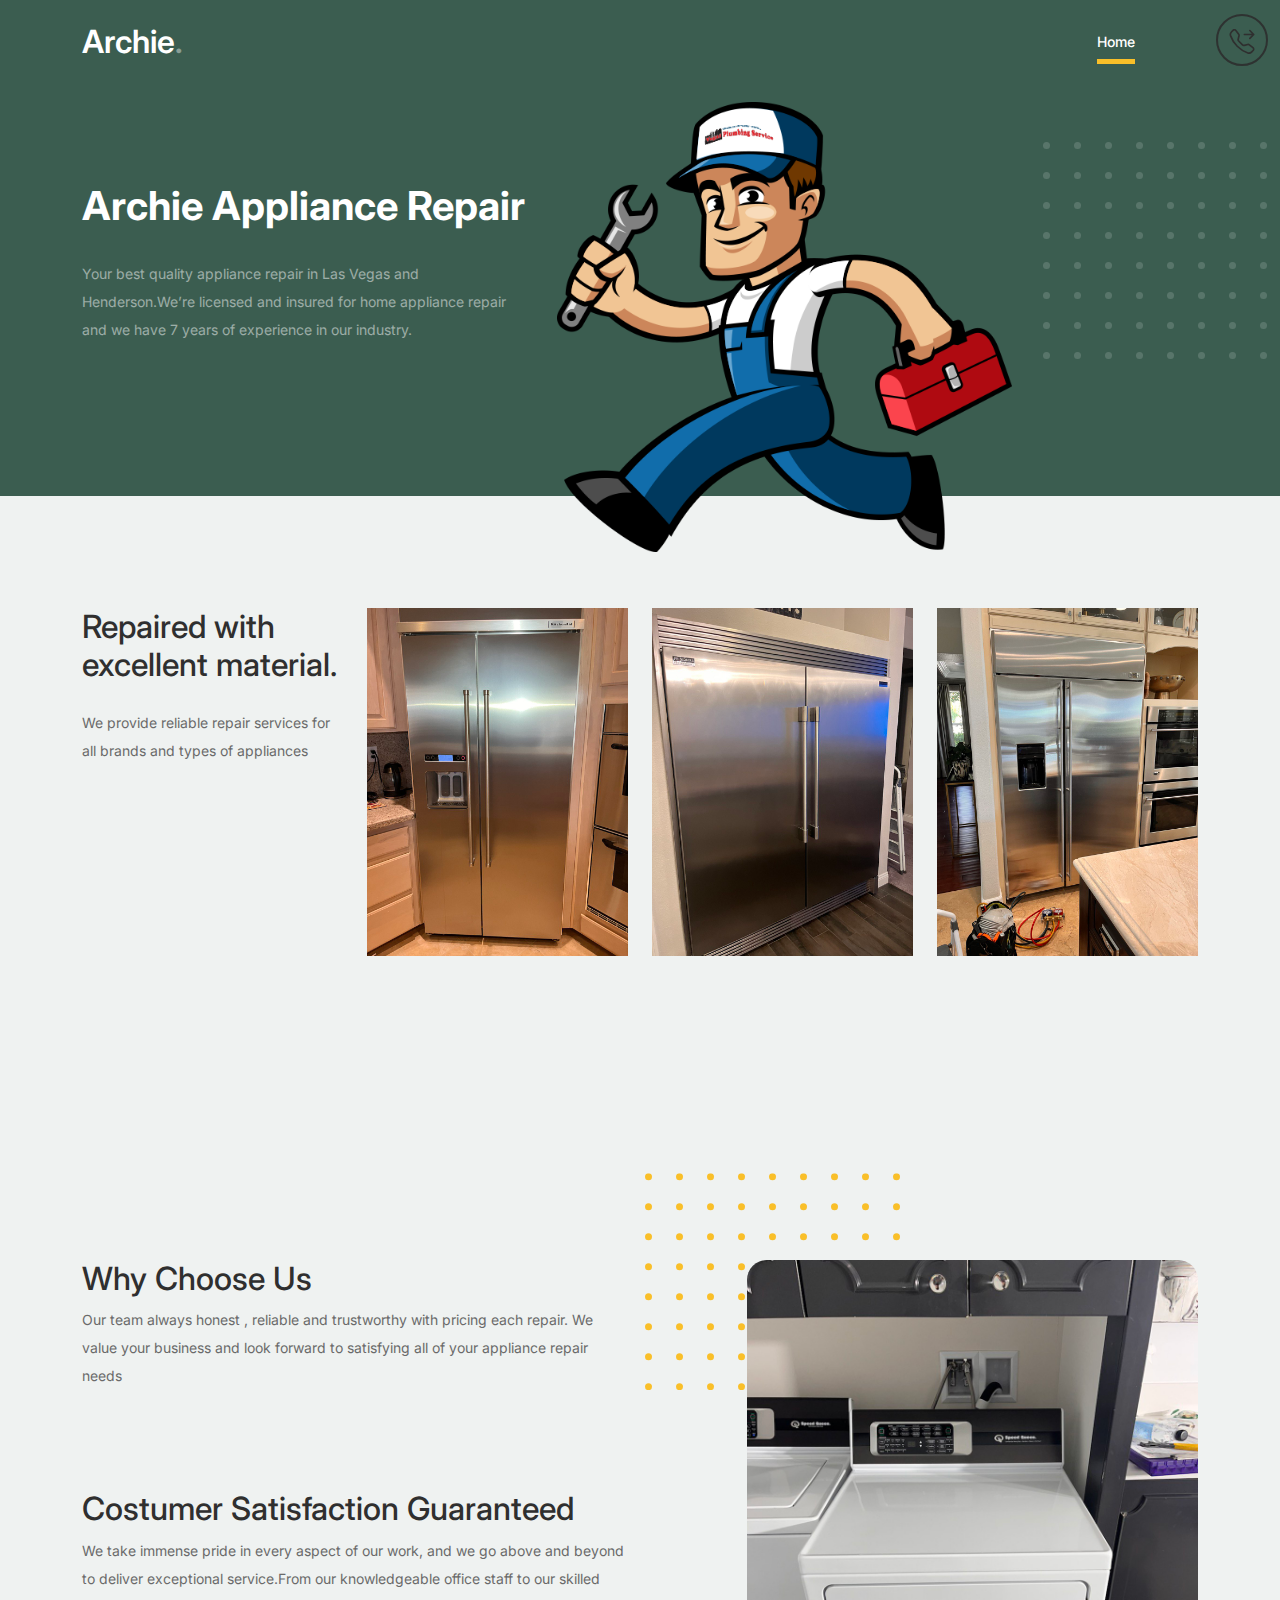
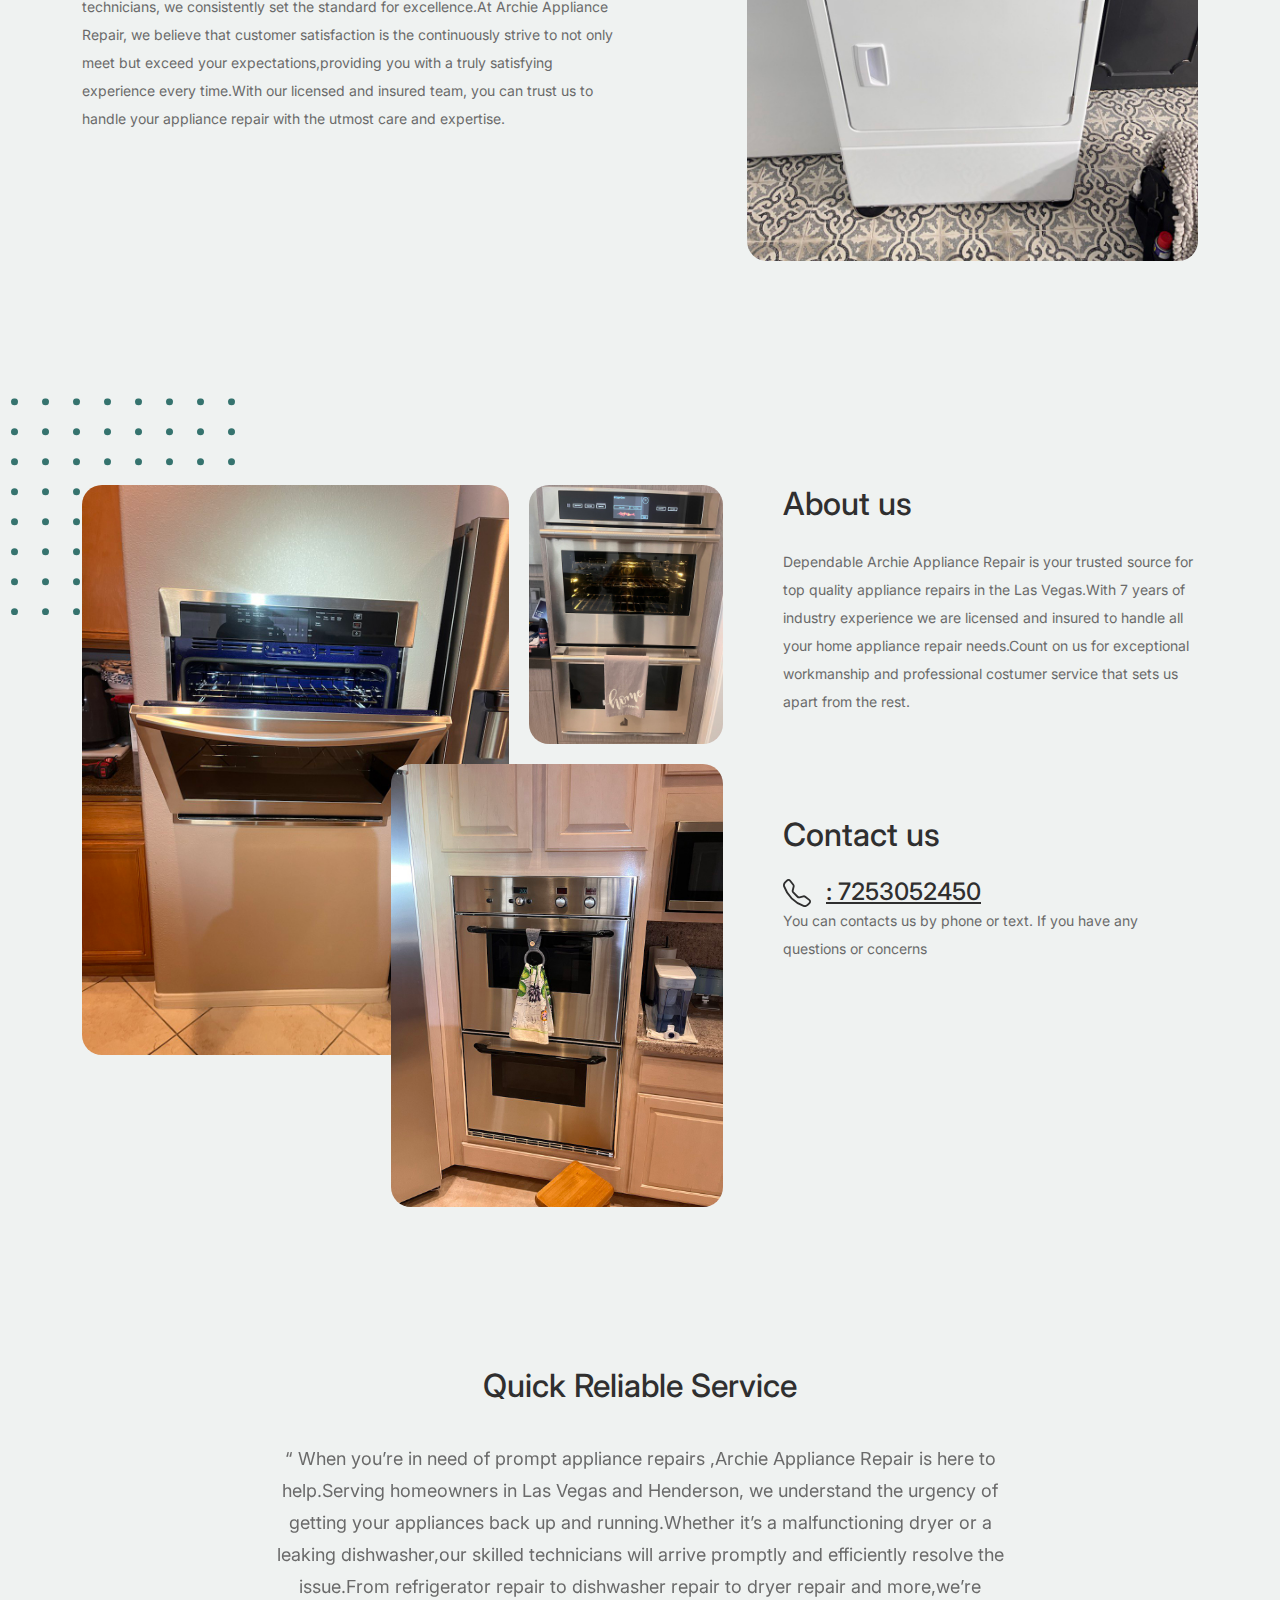
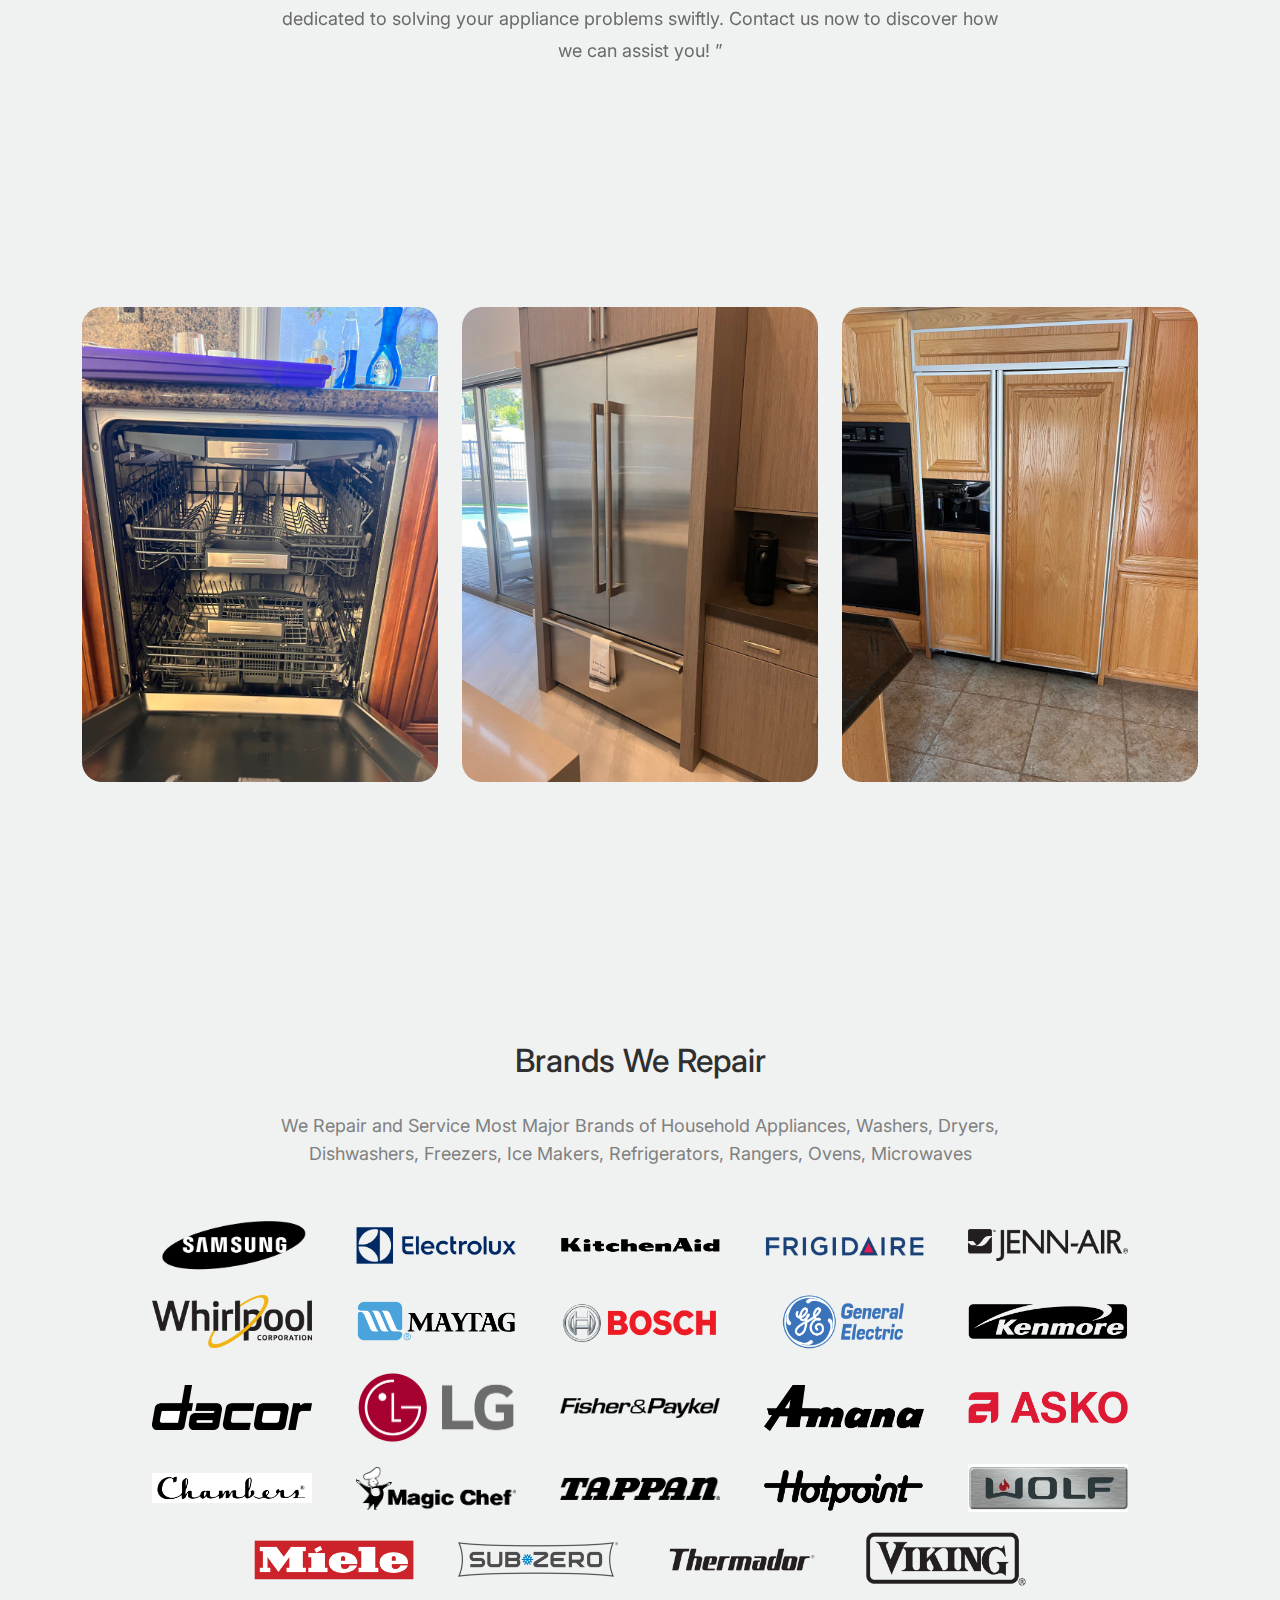
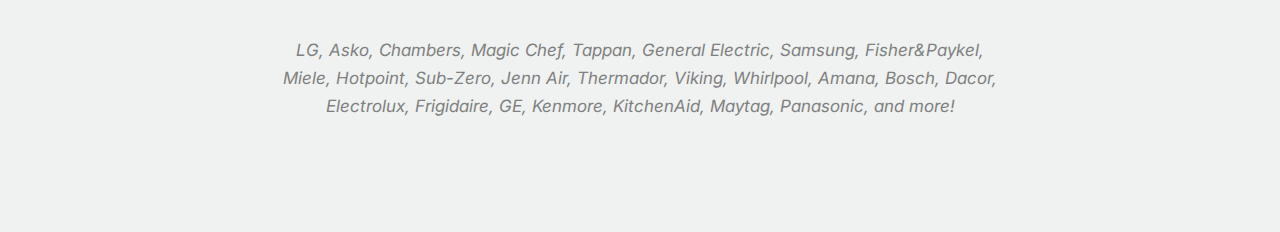
==== index.html @ d8e398b2 "Update index.html" ====
<!-- /*
* Bootstrap 5
* Template Name: Furni
* Template Author: Untree.co
* Template URI: https://untree.co/
* License: https://creativecommons.org/licenses/by/3.0/
*/ -->
<!doctype html>
<html lang="en">
<head>
  <meta charset="utf-8">
  <meta name="viewport" content="width=device-width, initial-scale=1, shrink-to-fit=no">
  <meta name="author" content="Untree.co">
  <link rel="shortcut icon" href="favicon.png">

  <meta name="description" content="" />
  <meta name="keywords" content="bootstrap, bootstrap4" />

		<!-- Bootstrap CSS -->
		<link href="css/bootstrap.min.css" rel="stylesheet">
		<link href="https://cdnjs.cloudflare.com/ajax/libs/font-awesome/6.0.0-beta3/css/all.min.css" rel="stylesheet">
		<link href="css/tiny-slider.css" rel="stylesheet">
		<link href="css/style.css" rel="stylesheet">
		<title>Furni Free Bootstrap 5 Template for Furniture and Interior Design Websites by Untree.co </title>
	</head>

	<body>

<!-- Fixed section start -->

  <div class="fixed-section row">
   <a class='fixed-link' href="tel:+37495332225">
    <svg xmlns="http://www.w3.org/2000/svg" width="28" height="25" fill="currentColor" class="bi bi-telephone-forward" viewBox="0 0 16 16">
     <path d="M3.654 1.328a.678.678 0 0 0-1.015-.063L1.605 2.3c-.483.484-.661 1.169-.45 1.77a17.6 17.6 0 0 0 4.168 6.608 17.6 17.6 0 0 0 6.608 4.168c.601.211 1.286.033 1.77-.45l1.034-1.034a.678.678 0 0 0-.063-1.015l-2.307-1.794a.68.68 0 0 0-.58-.122l-2.19.547a1.75 1.75 0 0 1-1.657-.459L5.482 8.062a1.75 1.75 0 0 1-.46-1.657l.548-2.19a.68.68 0 0 0-.122-.58zM1.884.511a1.745 1.745 0 0 1 2.612.163L6.29 2.98c.329.423.445.974.315 1.494l-.547 2.19a.68.68 0 0 0 .178.643l2.457 2.457a.68.68 0 0 0 .644.178l2.189-.547a1.75 1.75 0 0 1 1.494.315l2.306 1.794c.829.645.905 1.87.163 2.611l-1.034 1.034c-.74.74-1.846 1.065-2.877.702a18.6 18.6 0 0 1-7.01-4.42 18.6 18.6 0 0 1-4.42-7.009c-.362-1.03-.037-2.137.703-2.877zm10.762.135a.5.5 0 0 1 .708 0l2.5 2.5a.5.5 0 0 1 0 .708l-2.5 2.5a.5.5 0 0 1-.708-.708L14.293 4H9.5a.5.5 0 0 1 0-1h4.793l-1.647-1.646a.5.5 0 0 1 0-.708"/>
      </svg>		
   </a>	
  </div>

  <!-- Fixed section start -->
		<!-- Start Header/Navigation -->
		<nav class="custom-navbar navbar navbar navbar-expand-md navbar-dark bg-dark" arial-label="Furni navigation bar">

			<div class="container">
				<a class="navbar-brand" href="index.html">Archie<span>.</span></a>

				<button class="navbar-toggler" type="button" data-bs-toggle="collapse" data-bs-target="#navbarsFurni" aria-controls="navbarsFurni" aria-expanded="false" aria-label="Toggle navigation">
					<span class="navbar-toggler-icon"></span>
				</button>

				<div class="collapse navbar-collapse" id="navbarsFurni">
					<ul class="custom-navbar-nav navbar-nav ms-auto mb-2 mb-md-0">
						<li class="nav-item active">
							<a class="nav-link" href="index.html">Home</a>
						</li>
						<!-- <li><a class="nav-link" href="shop.html">Shop</a></li>
						<li><a class="nav-link" href="about.html">About us</a></li>
						<li><a class="nav-link" href="services.html">Services</a></li>
						<li><a class="nav-link" href="blog.html">Blog</a></li>
						<li><a class="nav-link" href="contact.html">Contact us</a></li> -->
					</ul>

					<ul class="custom-navbar-cta navbar-nav mb-2 mb-md-0 ms-5">
						<!-- <li><a class="nav-link" href="#"><img src="images/user.svg"></a></li>
						<li><a class="nav-link" href="cart.html"><img src="images/cart.svg"></a></li> -->
					</ul>
				</div>
			</div>
				
		</nav>
		<!-- End Header/Navigation -->

		<!-- Start Hero Section -->
			<div class="hero">
				<div class="container">
					<div class="row justify-content-between">
						<div class="col-lg-5">
							<div class="intro-excerpt">
								<h1>Archie Appliance Repair</h1>
								<p class="mb-4">Your best quality appliance repair in Las Vegas and Henderson.We’re licensed and insured for home appliance repair and we have 7 years of experience in our industry.</p>
							</div>
						</div>
						<div class="col-lg-7">
							<div class="hero-img-wrap">
								<img src="images/repair.png" style="max-height: 450px;" class="img-fluid">
							</div>
						</div>
					</div>
				</div>
			</div>
		<!-- End Hero Section -->

		<!-- Start Product Section -->
		<div class="product-section">
			<div class="container">
				<div class="row">

					<!-- Start Column 1 -->
					<div class="col-md-12 col-lg-3 mb-5 mb-lg-0">
						<h2 class="mb-4 section-title">Repaired with excellent material.</h2>
						<p class="mb-4"> We provide reliable repair services for all brands and types of appliances</p>
					</div> 
					<!-- End Column 1 -->

					<!-- Start Column 2 -->
					<div class="col-12 col-md-4 col-lg-3 mb-5 mb-md-0">
						<a class="product-item" >
							<img src="images/rep1.jpg" class="img-fluid product-thumbnail">
							<!-- <h3 class="product-title">Nordic Chair</h3>
							<strong class="product-price">$50.00</strong> -->

							<!-- <span class="icon-cross">
								<img src="images/cross.svg" class="img-fluid">
							</span> -->
						</a>
					</div> 
					<!-- End Column 2 -->

					<!-- Start Column 3 -->
					<div class="col-12 col-md-4 col-lg-3 mb-5 mb-md-0">
						<a class="product-item" >
							<img src="images/rep2.jpg" class="img-fluid product-thumbnail">
							<!-- <h3 class="product-title">Kruzo Aero Chair</h3>
							<strong class="product-price">$78.00</strong> -->

							<!-- <span class="icon-cross">
								<img src="images/cross.svg" class="img-fluid">
							</span> -->
						</a>
					</div>
					<!-- End Column 3 -->

					<!-- Start Column 4 -->
					<div class="col-12 col-md-4 col-lg-3 mb-5 mb-md-0">
						<a class="product-item">
							<img src="images/rep14.jpg" class="img-fluid product-thumbnail">
							<!-- <h3 class="product-title">Ergonomic Chair</h3>
							<strong class="product-price">$43.00</strong> -->

							<!-- <span class="icon-cross">
								<img src="images/cross.svg" class="img-fluid">
							</span> -->
						</a>
					</div>
					<!-- End Column 4 -->

				</div>
			</div>
		</div>
		<!-- End Product Section -->

		<!-- Start Why Choose Us Section -->
		<div class="why-choose-section">
			<div class="container">
				<div class="row justify-content-between">
					<div class="col-lg-6">
						<h2 class="section-title">Why Choose Us</h2>
						<p>Our team always honest , reliable and trustworthy with pricing each repair. We value your business and look forward to satisfying all of your appliance repair needs</p>
						<h2 style="margin-top: 100px;" class="section-title">Costumer Satisfaction Guaranteed 
						</h2>
						<p>We take immense pride in every aspect of our work, and we go above and beyond to deliver exceptional service.From our knowledgeable office staff to our skilled technicians, we consistently set the standard for excellence.At Archie Appliance Repair, we believe that customer satisfaction is the continuously strive to not only meet but exceed your expectations,providing you with a truly satisfying experience every time.With our licensed and insured team, you can trust us to handle your appliance repair with the utmost care and expertise.</p>
				
						<!-- <div class="row my-5">
							<div class="col-6 col-md-6">
								<div class="feature">
									<div class="icon">
										<img src="images/truck.svg" alt="Image" class="imf-fluid">
									</div>
									<h3>Fast &amp; Free Shipping</h3>
									<p>Donec vitae odio quis nisl dapibus malesuada. Nullam ac aliquet velit. Aliquam vulputate.</p>
								</div>
							</div>

							<div class="col-6 col-md-6">
								<div class="feature">
									<div class="icon">
										<img src="images/bag.svg" alt="Image" class="imf-fluid">
									</div>
									<h3>Easy to Shop</h3>
									<p>Donec vitae odio quis nisl dapibus malesuada. Nullam ac aliquet velit. Aliquam vulputate.</p>
								</div>
							</div>

							<div class="col-6 col-md-6">
								<div class="feature">
									<div class="icon">
										<img src="images/support.svg" alt="Image" class="imf-fluid">
									</div>
									<h3>24/7 Support</h3>
									<p>Donec vitae odio quis nisl dapibus malesuada. Nullam ac aliquet velit. Aliquam vulputate.</p>
								</div>
							</div>

							<div class="col-6 col-md-6">
								<div class="feature">
									<div class="icon">
										<img src="images/return.svg" alt="Image" class="imf-fluid">
									</div>
									<h3>Hassle Free Returns</h3>
									<p>Donec vitae odio quis nisl dapibus malesuada. Nullam ac aliquet velit. Aliquam vulputate.</p>
								</div>
							</div>

						</div> -->
					</div>
			
					

					<div class="col-lg-5">
						<div class="img-wrap">
							<img src="images/rep11.jpg" alt="Image" class="img-fluid">
						</div>
					</div>

				</div>
			</div>
		</div>
		<!-- End Why Choose Us Section -->

		<!-- Start We Help Section -->
		<div class="we-help-section">
			<div class="container">
				<div class="row justify-content-between">
					<div class="col-lg-7 mb-5 mb-lg-0">
						<div class="imgs-grid">
							<div class="grid grid-1"><img src="images/rep3.jpg" alt="Untree.co"></div>
							<div class="grid grid-2"><img src="images/rep7.jpg" alt="Untree.co"></div>
							<div class="grid grid-3"><img src="images/rep9.jpg" alt="Untree.co"></div>
						</div>
					</div>
					<div class="col-lg-5 ps-lg-5">
						<h2 class="section-title mb-4">About us</h2>
						<p>Dependable Archie Appliance Repair is your trusted source for top quality appliance repairs in the Las Vegas.With 7 years of industry experience we are licensed and insured to handle all your home appliance repair needs.Count on us for exceptional workmanship and professional costumer service that sets us apart from the rest.</p>
						<!-- <ul class="list-unstyled custom-list my-4">
							<li>Donec vitae odio quis nisl dapibus malesuada</li>
							<li>Donec vitae odio quis nisl dapibus malesuada</li>
							<li>Donec vitae odio quis nisl dapibus malesuada</li>
							<li>Donec vitae odio quis nisl dapibus malesuada</li>
						</ul> -->

						<h2 style="margin-top: 100px;" class="section-title mb-4" >Contact us</h2>
						
						<a href="tel:+37495332225" style="display: flex; align-items: center;" class="p-0">
							<svg xmlns="http://www.w3.org/2000/svg" width="28" height="28" fill="currentColor" class="bi bi-telephone" viewBox="0 0 16 16">
								<path d="M3.654 1.328a.678.678 0 0 0-1.015-.063L1.605 2.3c-.483.484-.661 1.169-.45 1.77a17.6 17.6 0 0 0 4.168 6.608 17.6 17.6 0 0 0 6.608 4.168c.601.211 1.286.033 1.77-.45l1.034-1.034a.678.678 0 0 0-.063-1.015l-2.307-1.794a.68.68 0 0 0-.58-.122l-2.19.547a1.75 1.75 0 0 1-1.657-.459L5.482 8.062a1.75 1.75 0 0 1-.46-1.657l.548-2.19a.68.68 0 0 0-.122-.58zM1.884.511a1.745 1.745 0 0 1 2.612.163L6.29 2.98c.329.423.445.974.315 1.494l-.547 2.19a.68.68 0 0 0 .178.643l2.457 2.457a.68.68 0 0 0 .644.178l2.189-.547a1.75 1.75 0 0 1 1.494.315l2.306 1.794c.829.645.905 1.87.163 2.611l-1.034 1.034c-.74.74-1.846 1.065-2.877.702a18.6 18.6 0 0 1-7.01-4.42 18.6 18.6 0 0 1-4.42-7.009c-.362-1.03-.037-2.137.703-2.877z"/>
							  </svg>			
							<h4 class="section-title mb-0" style="margin-left: 15px;">: 7253052450</h4>
						</a>

						<p>You can contacts us by phone or text. If you have any questions or concerns</p>
					</div>
				</div>
			</div>
		</div>
		<!-- End We Help Section -->

		<!-- Start Popular Product -->
		<!-- <div class="popular-product">
			<div class="container">
				<div class="row">

					<div class="col-12 col-md-6 col-lg-4 mb-4 mb-lg-0">
						<div class="product-item-sm d-flex">
							<div class="thumbnail">
								<img src="images/product-1.png" alt="Image" class="img-fluid">
							</div>
							<div class="pt-3">
								<h3>Nordic Chair</h3>
								<p>Donec facilisis quam ut purus rutrum lobortis. Donec vitae odio </p>
								<p><a href="#">Read More</a></p>
							</div>
						</div>
					</div>

					<div class="col-12 col-md-6 col-lg-4 mb-4 mb-lg-0">
						<div class="product-item-sm d-flex">
							<div class="thumbnail">
								<img src="images/product-2.png" alt="Image" class="img-fluid">
							</div>
							<div class="pt-3">
								<h3>Kruzo Aero Chair</h3>
								<p>Donec facilisis quam ut purus rutrum lobortis. Donec vitae odio </p>
								<p><a href="#">Read More</a></p>
							</div>
						</div>
					</div>

					<div class="col-12 col-md-6 col-lg-4 mb-4 mb-lg-0">
						<div class="product-item-sm d-flex">
							<div class="thumbnail">
								<img src="images/product-3.png" alt="Image" class="img-fluid">
							</div>
							<div class="pt-3">
								<h3>Ergonomic Chair</h3>
								<p>Donec facilisis quam ut purus rutrum lobortis. Donec vitae odio </p>
								<p><a href="#">Read More</a></p>
							</div>
						</div>
					</div>

				</div>
			</div>
		</div> -->
		<!-- End Popular Product -->

		<!-- Start Testimonial Slider -->
		<div class="testimonial-section">
			<div class="container">
				<div class="row">
					<div class="col-lg-7 mx-auto text-center">
						<h2 class="section-title">Quick Reliable Service 
						</h2>
					</div>
				</div>

				<div class="row justify-content-center">
					<div class="col-lg-12">
						<div class="testimonial-slider-wrap text-center">

							<div id="testimonial-nav">
								<span class="prev" data-controls="prev"><span class="fa fa-chevron-left"></span></span>
								<span class="next" data-controls="next"><span class="fa fa-chevron-right"></span></span>
							</div>

							<div class="testimonial-slider">
								
								<div class="item">
									<div class="row justify-content-center">
										<div class="col-lg-8 mx-auto">

											<div class="testimonial-block text-center">
												<blockquote>
													<p>&ldquo; When you’re in need of prompt appliance repairs ,Archie Appliance Repair is here to help.Serving homeowners in Las Vegas and Henderson, we understand the urgency of getting your appliances back up and running.Whether it’s a malfunctioning dryer or a leaking dishwasher,our skilled technicians will arrive promptly and efficiently resolve the issue.From refrigerator repair to dishwasher repair to dryer repair and more,we’re dedicated to solving your appliance problems swiftly.
														Contact us now to discover how we can assist you!	&rdquo;</p>
												</blockquote>

												<!-- <div class="author-info">
													<div class="author-pic">
														<img src="images/person-1.png" alt="Maria Jones" class="img-fluid">
													</div>
													<h3 class="font-weight-bold">Maria Jones</h3>
													<span class="position d-block mb-3">CEO, Co-Founder, XYZ Inc.</span>
												</div> -->
											</div>

										</div>
									</div>
								</div> 
								<!-- END item -->
<!-- 
								<div class="item">
									<div class="row justify-content-center">
										<div class="col-lg-8 mx-auto">

											<div class="testimonial-block text-center">
												<blockquote class="mb-5">
													<p>&ldquo;Whether it’s a malfunctioning dryer or a leaking dishwasher,our skilled technicians will arrive promptly and efficiently resolve the issue.From refrigerator repair to dishwasher repair to dryer repair and more,we’re dedicated to solving your appliance problems swiftly.&rdquo;</p>
												</blockquote>

												<div class="author-info">
													<div class="author-pic">
														<img src="images/person-1.png" alt="Maria Jones" class="img-fluid">
													</div>
													<h3 class="font-weight-bold">Maria Jones</h3>
													<span class="position d-block mb-3">CEO, Co-Founder, XYZ Inc.</span>
												</div>
											</div>

										</div>
									</div>
								</div>  -->
								<!-- END item -->

								<!-- <div class="item">
									<div class="row justify-content-center">
										<div class="col-lg-8 mx-auto">

											<div class="testimonial-block text-center">
												<blockquote class="mb-5">
													<p>&ldquo;Donec facilisis quam ut purus rutrum lobortis. Donec vitae odio quis nisl dapibus malesuada. Nullam ac aliquet velit. Aliquam vulputate velit imperdiet dolor tempor tristique. Pellentesque habitant morbi tristique senectus et netus et malesuada fames ac turpis egestas. Integer convallis volutpat dui quis scelerisque.&rdquo;</p>
												</blockquote>

												<div class="author-info">
													<div class="author-pic">
														<img src="images/person-1.png" alt="Maria Jones" class="img-fluid">
													</div>
													<h3 class="font-weight-bold">Maria Jones</h3>
													<span class="position d-block mb-3">CEO, Co-Founder, XYZ Inc.</span>
												</div>
											</div>

										</div>
									</div>
								</div>  -->
								<!-- END item -->

							</div>

						</div>
					</div>
				</div>
			</div>
		</div>
		<!-- End Testimonial Slider -->

		<!-- Start Blog Section -->
		<div class="blog-section">
			<div class="container">
				<!-- <div class="row mb-5">
					<div class="col-md-6">
						<h2 class="section-title">Recent Blog</h2>
					</div>
					<div class="col-md-6 text-start text-md-end">
						<a href="#" class="more">View All Posts</a>
					</div>
				</div> -->

				<div class="row">

					<div class="col-12 col-sm-6 col-md-4 mb-4 mb-md-0">
						<div class="post-entry">
							<a  class="post-thumbnail"><img src="images/rep5.jpg" alt="Image" class="img-fluid"></a>
							<!-- <div class="post-content-entry">
								<h3><a href="#">First Time Home Owner Ideas</a></h3>
								<div class="meta">
									<span>by <a href="#">Kristin Watson</a></span> <span>on <a href="#">Dec 19, 2021</a></span>
								</div>
							</div> -->
						</div>
					</div>

					<div class="col-12 col-sm-6 col-md-4 mb-4 mb-md-0">
						<div class="post-entry">
							<a  class="post-thumbnail"><img src="images/rep6.jpg" alt="Image" class="img-fluid"></a>
							<!-- <div class="post-content-entry">
								<h3><a href="#">How To Keep Your Furniture Clean</a></h3>
								<div class="meta">
									<span>by <a href="#">Robert Fox</a></span> <span>on <a href="#">Dec 15, 2021</a></span>
								</div>
							</div> -->
						</div>
					</div>

					<div class="col-12 col-sm-6 col-md-4 mb-4 mb-md-0">
						<div class="post-entry">
							<a class="post-thumbnail"><img src="images/rep10.jpg" alt="Image" class="img-fluid"></a>
							<!-- <div class="post-content-entry">
								<h3><a href="#">Small Space Furniture Apartment Ideas</a></h3>
								<div class="meta">
									<span>by <a href="#">Kristin Watson</a></span> <span>on <a href="#">Dec 12, 2021</a></span>
								</div>
							</div> -->
						</div>
					</div>

				</div>
			</div>
		</div>
		<!-- End Blog Section -->	
		<div class="testimonial-section">
			<div class="container">
				<div class="row mb-4">
					<div class="col-lg-7 mx-auto text-center">
						<h2 class="section-title">
							Brands We Repair
						</h2>
					</div>
				</div>

				<div class="row justify-content-center">
					<div class="col-lg-12">
						<div class="testimonial-slider-wrap text-center">

							<div class="testimonial-slider">
								
								<div class="item">
									<div class="row justify-content-center">
										<div class="col-lg-8 mx-auto">

											<div class="testimonial-block text-center" style="font-size: 18px; color: gray;">
												We Repair and Service Most Major Brands of Household Appliances, Washers, Dryers, Dishwashers, Freezers, Ice Makers, Refrigerators, Rangers, Ovens, Microwaves
											
											</div>

										</div>
										<div>
											<div class="brand-logos">
												<img src="images/samsung_logo_icon_181348.png" alt="">
												<img src="images/Electrolux_logo_PNG1.png" alt="">
												<img src="images/kitchen-aid-logo-png-transparent.png" alt="">
												<img src="images/Frigidaire_logo_PNG1.png" alt="">
												<img src="images/jenn-air-logo.png" alt="">
												<img src="images/Whirlpool_(2).png" alt="">

												<img src="images/maytag-logo.png" alt="">
												<img src="images/pngwing.com (14).png" alt="">
												<img src="images/klipartz.com.png" alt="">
												<img src="images/kenmore-logo-png-transparent.png	" alt="">
												<img src="images/dacor-logo.png" alt="">
												<img src="images/LG_logo_(2014).svg.png" alt="">

												<img src="images/389-3892440_fisher-paykel-appliances-logo-fisher-and-paykel-logo.png" alt="">
												<img src="images/amana-logo-png-transparent.png" alt="">
												<img src="images/Asko-logo.png" alt="">
												<img src="images/Chambers_Logo_Registered.jpeg" alt="">
												<img src="images/free-vector-magic-chef-logo_090883_Magic_Chef_logo.png" alt="">
												<img src="images/free-vector-tappan-logo_089762_Tappan_logo.png" alt="">

												<img src="images/hotpoint-logo-png-transparent.png" alt="">
												<img src="images/logoWolf-300x90.jpeg" alt="">
												<img src="images/miele-logo-png-transparent.png" alt="">
												<img src="images/Sub-Zero_(logo).svg.png" alt="">
												<img src="images/thermador-logo.png" alt="">
												<img src="images/viking_logo.png" alt="">

											</div>
										</div>
										<div class="col-lg-8 mx-auto">

											<div class="testimonial-block text-center" style="font-size: 17px; font-style: italic; color: grey	;">
												LG, Asko, Chambers, Magic Chef, Tappan, General Electric, Samsung, Fisher&Paykel, Miele, Hotpoint, Sub-Zero, Jenn Air, Thermador, Viking, Whirlpool, Amana, Bosch, Dacor, Electrolux, Frigidaire, GE, Kenmore, KitchenAid, Maytag, Panasonic, and more!											
											</div>

										</div>
									</div>
								</div> 

							</div>

						</div>
					</div>
				</div>
			</div>
		</div>



		<script src="js/bootstrap.bundle.min.js"></script>
		<script src="js/tiny-slider.js"></script>
		<script src="js/custom.js"></script>
	</body>

</html>
---- css/tiny-slider.css ----
.tns-outer{padding:0 !important}.tns-outer [hidden]{display:none !important}.tns-outer [aria-controls],.tns-outer [data-action]{cursor:pointer}.tns-slider{-webkit-transition:all 0s;-moz-transition:all 0s;transition:all 0s}.tns-slider>.tns-item{-webkit-box-sizing:border-box;-moz-box-sizing:border-box;box-sizing:border-box}.tns-horizontal.tns-subpixel{white-space:nowrap}.tns-horizontal.tns-subpixel>.tns-item{display:inline-block;vertical-align:top;white-space:normal}.tns-horizontal.tns-no-subpixel:after{content:'';display:table;clear:both}.tns-horizontal.tns-no-subpixel>.tns-item{float:left}.tns-horizontal.tns-carousel.tns-no-subpixel>.tns-item{margin-right:-100%}.tns-no-calc{position:relative;left:0}.tns-gallery{position:relative;left:0;min-height:1px}.tns-gallery>.tns-item{position:absolute;left:-100%;-webkit-transition:transform 0s, opacity 0s;-moz-transition:transform 0s, opacity 0s;transition:transform 0s, opacity 0s}.tns-gallery>.tns-slide-active{position:relative;left:auto !important}.tns-gallery>.tns-moving{-webkit-transition:all 0.25s;-moz-transition:all 0.25s;transition:all 0.25s}.tns-autowidth{display:inline-block}.tns-lazy-img{-webkit-transition:opacity 0.6s;-moz-transition:opacity 0.6s;transition:opacity 0.6s;opacity:0.6}.tns-lazy-img.tns-complete{opacity:1}.tns-ah{-webkit-transition:height 0s;-moz-transition:height 0s;transition:height 0s}.tns-ovh{overflow:hidden}.tns-visually-hidden{position:absolute;left:-10000em}.tns-transparent{opacity:0;visibility:hidden}.tns-fadeIn{opacity:1;filter:alpha(opacity=100);z-index:0}.tns-normal,.tns-fadeOut{opacity:0;filter:alpha(opacity=0);z-index:-1}.tns-vpfix{white-space:nowrap}.tns-vpfix>div,.tns-vpfix>li{display:inline-block}.tns-t-subp2{margin:0 auto;width:310px;position:relative;height:10px;overflow:hidden}.tns-t-ct{width:2333.3333333%;width:-webkit-calc(100% * 70 / 3);width:-moz-calc(100% * 70 / 3);width:calc(100% * 70 / 3);position:absolute;right:0}.tns-t-ct:after{content:'';display:table;clear:both}.tns-t-ct>div{width:1.4285714%;width:-webkit-calc(100% / 70);width:-moz-calc(100% / 70);width:calc(100% / 70);height:10px;float:left}

/*# sourceMappingURL=sourcemaps/tiny-slider.css.map */
---- css/style.css ----
/*
* Template Name: UntreeStore
* Template Author: Untree.co
* Author URI: https://untree.co/
* License: https://creativecommons.org/licenses/by/3.0/
*/
@import url("https://fonts.googleapis.com/css2?family=Inter:wght@400;500;600;700;800&display=swap");
body {
  overflow-x: hidden;
  position: relative; }

body {
  font-family: "Inter", sans-serif;
  font-weight: 400;
  line-height: 28px;
  color: #6a6a6a;
  font-size: 14px;
  background-color: #eff2f1; }

a {
  text-decoration: none;
  -webkit-transition: .3s all ease;
  -o-transition: .3s all ease;
  transition: .3s all ease;
  color: #2f2f2f;
  text-decoration: underline; }
  a:hover {
    color: #2f2f2f;
    text-decoration: none; }
  a.more {
    font-weight: 600; }

.custom-navbar {
  background: #3b5d50 !important;
  padding-top: 20px;
  padding-bottom: 20px; }
  .custom-navbar .navbar-brand {
    font-size: 32px;
    font-weight: 600; }
    .custom-navbar .navbar-brand > span {
      opacity: .4; }
  .custom-navbar .navbar-toggler {
    border-color: transparent; }
    .custom-navbar .navbar-toggler:active, .custom-navbar .navbar-toggler:focus {
      -webkit-box-shadow: none;
      box-shadow: none;
      outline: none; }
  @media (min-width: 992px) {
    .custom-navbar .custom-navbar-nav li {
      margin-left: 15px;
      margin-right: 15px; } }
  .custom-navbar .custom-navbar-nav li a {
    font-weight: 500;
    color: #ffffff !important;
    opacity: .5;
    -webkit-transition: .3s all ease;
    -o-transition: .3s all ease;
    transition: .3s all ease;
    position: relative; }
    @media (min-width: 768px) {
      .custom-navbar .custom-navbar-nav li a:before {
        content: "";
        position: absolute;
        bottom: 0;
        left: 8px;
        right: 8px;
        background: #f9bf29;
        height: 5px;
        opacity: 1;
        visibility: visible;
        width: 0;
        -webkit-transition: .15s all ease-out;
        -o-transition: .15s all ease-out;
        transition: .15s all ease-out; } }
    .custom-navbar .custom-navbar-nav li a:hover {
      opacity: 1; }
      .custom-navbar .custom-navbar-nav li a:hover:before {
        width: calc(100% - 16px); }
  .custom-navbar .custom-navbar-nav li.active a {
    opacity: 1; }
    .custom-navbar .custom-navbar-nav li.active a:before {
      width: calc(100% - 16px); }
  .custom-navbar .custom-navbar-cta {
    margin-left: 0 !important;
    -webkit-box-orient: horizontal;
    -webkit-box-direction: normal;
    -ms-flex-direction: row;
    flex-direction: row; }
    @media (min-width: 768px) {
      .custom-navbar .custom-navbar-cta {
        margin-left: 40px !important; } }
    .custom-navbar .custom-navbar-cta li {
      margin-left: 0px;
      margin-right: 0px; }
      .custom-navbar .custom-navbar-cta li:first-child {
        margin-right: 20px; }

.hero {
  background: #3b5d50;
  padding: calc(4rem - 30px) 0 0rem 0; }
  @media (min-width: 768px) {
    .hero {
      padding: calc(4rem - 30px) 0 4rem 0; } }
  @media (min-width: 992px) {
    .hero {
      padding: calc(8rem - 30px) 0 8rem 0; } }
  .hero .intro-excerpt {
    position: relative;
    z-index: 4; }
    @media (min-width: 992px) {
      .hero .intro-excerpt {
        max-width: 450px; } }
  .hero h1 {
    font-weight: 700;
    color: #ffffff;
    margin-bottom: 30px; }
    @media (min-width: 1400px) {
      .hero h1 {
        font-size: 54px; } }
  .hero p {
    color: rgba(255, 255, 255, 0.5);
    margin-botom: 30px; }
  .hero .hero-img-wrap {
    position: relative; }
    .hero .hero-img-wrap img {
      position: relative;
      top: 0px;
      right: 0px;
      z-index: 2;
      max-width: 780px;
      left: -20px; }
      @media (min-width: 768px) {
        .hero .hero-img-wrap img {
          right: 0px;
          left: -100px; } }
      @media (min-width: 992px) {
        .hero .hero-img-wrap img {
          left: 0px;
          top: -80px;
          position: absolute;
          right: -50px; } }
      @media (min-width: 1200px) {
        .hero .hero-img-wrap img {
          left: 0px;
          top: -80px;
          right: -100px; } }
    .hero .hero-img-wrap:after {
      content: "";
      position: absolute;
      width: 255px;
      height: 217px;
      background-image: url("../images/dots-light.svg");
      background-size: contain;
      background-repeat: no-repeat;
      right: -100px;
      top: -0px; }
      @media (min-width: 1200px) {
        .hero .hero-img-wrap:after {
          top: -40px; } }

.btn {
  font-weight: 600;
  padding: 12px 30px;
  border-radius: 30px;
  color: #ffffff;
  background: #2f2f2f;
  border-color: #2f2f2f; }
  .btn:hover {
    color: #ffffff;
    background: #222222;
    border-color: #222222; }
  .btn:active, .btn:focus {
    outline: none !important;
    -webkit-box-shadow: none;
    box-shadow: none; }
  .btn.btn-primary {
    background: #3b5d50;
    border-color: #3b5d50; }
    .btn.btn-primary:hover {
      background: #314d43;
      border-color: #314d43; }
  .btn.btn-secondary {
    color: #2f2f2f;
    background: #f9bf29;
    border-color: #f9bf29; }
    .btn.btn-secondary:hover {
      background: #f8b810;
      border-color: #f8b810; }
  .btn.btn-white-outline {
    background: transparent;
    border-width: 2px;
    border-color: rgba(255, 255, 255, 0.3); }
    .btn.btn-white-outline:hover {
      border-color: white;
      color: #ffffff; }

.section-title {
  color: #2f2f2f; }

.product-section {
  padding: 7rem 0; }
  .product-section .product-item {
    text-align: center;
    text-decoration: none;
    display: block;
    position: relative;
    padding-bottom: 50px;
    cursor: pointer; }
    .product-section .product-item .product-thumbnail {
      margin-bottom: 30px;
      position: relative;
      top: 0;
      -webkit-transition: .3s all ease;
      -o-transition: .3s all ease;
      transition: .3s all ease; }
    .product-section .product-item h3 {
      font-weight: 600;
      font-size: 16px; }
    .product-section .product-item strong {
      font-weight: 800 !important;
      font-size: 18px !important; }
    .product-section .product-item h3, .product-section .product-item strong {
      color: #2f2f2f;
      text-decoration: none; }
    .product-section .product-item .icon-cross {
      position: absolute;
      width: 35px;
      height: 35px;
      display: inline-block;
      background: #2f2f2f;
      bottom: 15px;
      left: 50%;
      -webkit-transform: translateX(-50%);
      -ms-transform: translateX(-50%);
      transform: translateX(-50%);
      margin-bottom: -17.5px;
      border-radius: 50%;
      opacity: 0;
      visibility: hidden;
      -webkit-transition: .3s all ease;
      -o-transition: .3s all ease;
      transition: .3s all ease; }
      .product-section .product-item .icon-cross img {
        position: absolute;
        left: 50%;
        top: 50%;
        -webkit-transform: translate(-50%, -50%);
        -ms-transform: translate(-50%, -50%);
        transform: translate(-50%, -50%); }
    .product-section .product-item:before {
      bottom: 0;
      left: 0;
      right: 0;
      position: absolute;
      content: "";
      background: #dce5e4;
      height: 0%;
      z-index: -1;
      border-radius: 10px;
      -webkit-transition: .3s all ease;
      -o-transition: .3s all ease;
      transition: .3s all ease; }
    .product-section .product-item:hover .product-thumbnail {
      top: -25px; }
    /* .product-section .product-item:hover .icon-cross {
      bottom: 0;
      opacity: 1;
      visibility: visible; }
    .product-section .product-item:hover:before {
      height: 70%; } */

.why-choose-section {
  padding: 7rem 0; }
  .why-choose-section .img-wrap {
    position: relative; }
    .why-choose-section .img-wrap:before {
      position: absolute;
      content: "";
      width: 255px;
      height: 217px;
      background-image: url("../images/dots-yellow.svg");
      background-repeat: no-repeat;
      background-size: contain;
      -webkit-transform: translate(-40%, -40%);
      -ms-transform: translate(-40%, -40%);
      transform: translate(-40%, -40%);
      z-index: -1; }
    .why-choose-section .img-wrap img {
      border-radius: 20px; }

.feature {
  margin-bottom: 30px; }
  .feature .icon {
    display: inline-block;
    position: relative;
    margin-bottom: 20px; }
    .feature .icon:before {
      content: "";
      width: 33px;
      height: 33px;
      position: absolute;
      background: rgba(59, 93, 80, 0.2);
      border-radius: 50%;
      right: -8px;
      bottom: 0; }
  .feature h3 {
    font-size: 14px;
    color: #2f2f2f; }
  .feature p {
    font-size: 14px;
    line-height: 22px;
    color: #6a6a6a; }

.we-help-section {
  padding: 7rem 0; }
  .we-help-section .imgs-grid {
    display: -ms-grid;
    display: grid;
    -ms-grid-columns: (1fr)[27];
    grid-template-columns: repeat(27, 1fr);
    position: relative; }
    .we-help-section .imgs-grid:before {
      position: absolute;
      content: "";
      width: 255px;
      height: 217px;
      background-image: url("../images/dots-green.svg");
      background-size: contain;
      background-repeat: no-repeat;
      -webkit-transform: translate(-40%, -40%);
      -ms-transform: translate(-40%, -40%);
      transform: translate(-40%, -40%);
      z-index: -1; }
    .we-help-section .imgs-grid .grid {
      position: relative; }
      .we-help-section .imgs-grid .grid img {
        border-radius: 20px;
        max-width: 100%; }
      .we-help-section .imgs-grid .grid.grid-1 {
        -ms-grid-column: 1;
        -ms-grid-column-span: 18;
        grid-column: 1 / span 18;
        -ms-grid-row: 1;
        -ms-grid-row-span: 27;
        grid-row: 1 / span 27; }
      .we-help-section .imgs-grid .grid.grid-2 {
        -ms-grid-column: 19;
        -ms-grid-column-span: 27;
        grid-column: 19 / span 27;
        -ms-grid-row: 1;
        -ms-grid-row-span: 5;
        grid-row: 1 / span 5;
        padding-left: 20px; }
      .we-help-section .imgs-grid .grid.grid-3 {
        -ms-grid-column: 14;
        -ms-grid-column-span: 16;
        grid-column: 14 / span 16;
        -ms-grid-row: 6;
        -ms-grid-row-span: 27;
        grid-row: 6 / span 27;
        padding-top: 20px; }

.custom-list {
  width: 100%; }
  .custom-list li {
    display: inline-block;
    width: calc(50% - 20px);
    margin-bottom: 12px;
    line-height: 1.5;
    position: relative;
    padding-left: 20px; }
    .custom-list li:before {
      content: "";
      width: 8px;
      height: 8px;
      border-radius: 50%;
      border: 2px solid #3b5d50;
      position: absolute;
      left: 0;
      top: 8px; }

.popular-product {
  padding: 0 0 7rem 0; }
  .popular-product .product-item-sm h3 {
    font-size: 14px;
    font-weight: 700;
    color: #2f2f2f; }
  .popular-product .product-item-sm a {
    text-decoration: none;
    color: #2f2f2f;
    -webkit-transition: .3s all ease;
    -o-transition: .3s all ease;
    transition: .3s all ease; }
    .popular-product .product-item-sm a:hover {
      color: rgba(47, 47, 47, 0.5); }
  .popular-product .product-item-sm p {
    line-height: 1.4;
    margin-bottom: 10px;
    font-size: 14px; }
  .popular-product .product-item-sm .thumbnail {
    margin-right: 10px;
    -webkit-box-flex: 0;
    -ms-flex: 0 0 120px;
    flex: 0 0 120px;
    position: relative; }
    .popular-product .product-item-sm .thumbnail:before {
      content: "";
      position: absolute;
      border-radius: 20px;
      background: #dce5e4;
      width: 98px;
      height: 98px;
      top: 50%;
      left: 50%;
      -webkit-transform: translate(-50%, -50%);
      -ms-transform: translate(-50%, -50%);
      transform: translate(-50%, -50%);
      z-index: -1; }

.testimonial-section {
  padding: 3rem 0 7rem 0; }

.testimonial-slider-wrap {
  position: relative; }
  .testimonial-slider-wrap .tns-inner {
    padding-top: 30px; }
  .testimonial-slider-wrap .item .testimonial-block blockquote {
    font-size: 16px; }
    @media (min-width: 768px) {
      .testimonial-slider-wrap .item .testimonial-block blockquote {
        line-height: 32px;
        font-size: 18px; } }
  .testimonial-slider-wrap .item .testimonial-block .author-info .author-pic {
    margin-bottom: 20px; }
    .testimonial-slider-wrap .item .testimonial-block .author-info .author-pic img {
      max-width: 80px;
      border-radius: 50%; }
  .testimonial-slider-wrap .item .testimonial-block .author-info h3 {
    font-size: 14px;
    font-weight: 700;
    color: #2f2f2f;
    margin-bottom: 0; }
  .testimonial-slider-wrap #testimonial-nav {
    position: absolute;
    top: 50%;
    z-index: 99;
    width: 100%;
    display: none; }
    @media (min-width: 768px) {
      .testimonial-slider-wrap #testimonial-nav {
        display: block; } }
    .testimonial-slider-wrap #testimonial-nav > span {
      cursor: pointer;
      position: absolute;
      width: 58px;
      height: 58px;
      line-height: 58px;
      border-radius: 50%;
      background: rgba(59, 93, 80, 0.1);
      color: #2f2f2f;
      -webkit-transition: .3s all ease;
      -o-transition: .3s all ease;
      transition: .3s all ease; }
      .testimonial-slider-wrap #testimonial-nav > span:hover {
        background: #3b5d50;
        color: #ffffff; }
    .testimonial-slider-wrap #testimonial-nav .prev {
      left: -10px; }
    .testimonial-slider-wrap #testimonial-nav .next {
      right: 0; }
  .testimonial-slider-wrap .tns-nav {
    position: absolute;
    bottom: -50px;
    left: 50%;
    -webkit-transform: translateX(-50%);
    -ms-transform: translateX(-50%);
    transform: translateX(-50%); }
    .testimonial-slider-wrap .tns-nav button {
      background: none;
      border: none;
      display: inline-block;
      position: relative;
      width: 0 !important;
      height: 7px !important;
      margin: 2px; }
      .testimonial-slider-wrap .tns-nav button:active, .testimonial-slider-wrap .tns-nav button:focus, .testimonial-slider-wrap .tns-nav button:hover {
        outline: none;
        -webkit-box-shadow: none;
        box-shadow: none;
        background: none; }
      .testimonial-slider-wrap .tns-nav button:before {
        display: block;
        width: 7px;
        height: 7px;
        left: 0;
        top: 0;
        position: absolute;
        content: "";
        border-radius: 50%;
        -webkit-transition: .3s all ease;
        -o-transition: .3s all ease;
        transition: .3s all ease;
        background-color: #d6d6d6; }
      .testimonial-slider-wrap .tns-nav button:hover:before, .testimonial-slider-wrap .tns-nav button.tns-nav-active:before {
        background-color: #3b5d50; }

.before-footer-section {
  padding: 7rem 0 12rem 0 !important; }

.blog-section {
  padding: 7rem 0 12rem 0; }
  .blog-section .post-entry a {
    text-decoration: none; }
  .blog-section .post-entry .post-thumbnail {
    display: block;
    margin-bottom: 20px; }
    .blog-section .post-entry .post-thumbnail img {
      border-radius: 20px;
      -webkit-transition: .3s all ease;
      -o-transition: .3s all ease;
      transition: .3s all ease; }
  .blog-section .post-entry .post-content-entry {
    padding-left: 15px;
    padding-right: 15px; }
    .blog-section .post-entry .post-content-entry h3 {
      font-size: 16px;
      margin-bottom: 0;
      font-weight: 600;
      margin-bottom: 7px; }
    .blog-section .post-entry .post-content-entry .meta {
      font-size: 14px; }
      .blog-section .post-entry .post-content-entry .meta a {
        font-weight: 600; }
  .blog-section .post-entry:hover .post-thumbnail img, .blog-section .post-entry:focus .post-thumbnail img {
    opacity: .7; }

.footer-section {
  padding: 80px 0;
  background: #ffffff; }
  .footer-section .relative {
    position: relative; }
  .footer-section a {
    text-decoration: none;
    color: #2f2f2f;
    -webkit-transition: .3s all ease;
    -o-transition: .3s all ease;
    transition: .3s all ease; }
    .footer-section a:hover {
      color: rgba(47, 47, 47, 0.5); }
  .footer-section .subscription-form {
    margin-bottom: 40px;
    position: relative;
    z-index: 2;
    margin-top: 100px; }
    @media (min-width: 992px) {
      .footer-section .subscription-form {
        margin-top: 0px;
        margin-bottom: 80px; } }
    .footer-section .subscription-form h3 {
      font-size: 18px;
      font-weight: 500;
      color: #3b5d50; }
    .footer-section .subscription-form .form-control {
      height: 50px;
      border-radius: 10px;
      font-family: "Inter", sans-serif; }
      .footer-section .subscription-form .form-control:active, .footer-section .subscription-form .form-control:focus {
        outline: none;
        -webkit-box-shadow: none;
        box-shadow: none;
        border-color: #3b5d50;
        -webkit-box-shadow: 0 1px 4px 0 rgba(0, 0, 0, 0.2);
        box-shadow: 0 1px 4px 0 rgba(0, 0, 0, 0.2); }
      .footer-section .subscription-form .form-control::-webkit-input-placeholder {
        font-size: 14px; }
      .footer-section .subscription-form .form-control::-moz-placeholder {
        font-size: 14px; }
      .footer-section .subscription-form .form-control:-ms-input-placeholder {
        font-size: 14px; }
      .footer-section .subscription-form .form-control:-moz-placeholder {
        font-size: 14px; }
    .footer-section .subscription-form .btn {
      border-radius: 10px !important; }
  .footer-section .sofa-img {
    position: absolute;
    top: -200px;
    z-index: 1;
    right: 0; }
    .footer-section .sofa-img img {
      max-width: 380px; }
  .footer-section .links-wrap {
    margin-top: 0px; }
    @media (min-width: 992px) {
      .footer-section .links-wrap {
        margin-top: 54px; } }
    .footer-section .links-wrap ul li {
      margin-bottom: 10px; }
  .footer-section .footer-logo-wrap .footer-logo {
    font-size: 32px;
    font-weight: 500;
    text-decoration: none;
    color: #3b5d50; }
  .footer-section .custom-social li {
    margin: 2px;
    display: inline-block; }
    .footer-section .custom-social li a {
      width: 40px;
      height: 40px;
      text-align: center;
      line-height: 40px;
      display: inline-block;
      background: #dce5e4;
      color: #3b5d50;
      border-radius: 50%; }
      .footer-section .custom-social li a:hover {
        background: #3b5d50;
        color: #ffffff; }
  .footer-section .border-top {
    border-color: #dce5e4; }
    .footer-section .border-top.copyright {
      font-size: 14px !important; }

.untree_co-section {
  padding: 7rem 0; }

.form-control {
  height: 50px;
  border-radius: 10px;
  font-family: "Inter", sans-serif; }
  .form-control:active, .form-control:focus {
    outline: none;
    -webkit-box-shadow: none;
    box-shadow: none;
    border-color: #3b5d50;
    -webkit-box-shadow: 0 1px 4px 0 rgba(0, 0, 0, 0.2);
    box-shadow: 0 1px 4px 0 rgba(0, 0, 0, 0.2); }
  .form-control::-webkit-input-placeholder {
    font-size: 14px; }
  .form-control::-moz-placeholder {
    font-size: 14px; }
  .form-control:-ms-input-placeholder {
    font-size: 14px; }
  .form-control:-moz-placeholder {
    font-size: 14px; }

.service {
  line-height: 1.5; }
  .service .service-icon {
    border-radius: 10px;
    -webkit-box-flex: 0;
    -ms-flex: 0 0 50px;
    flex: 0 0 50px;
    height: 50px;
    line-height: 50px;
    text-align: center;
    background: #3b5d50;
    margin-right: 20px;
    color: #ffffff; }

textarea {
  height: auto !important; }

.site-blocks-table {
  overflow: auto; }
  .site-blocks-table .product-thumbnail {
    width: 200px; }
  .site-blocks-table .btn {
    padding: 2px 10px; }
  .site-blocks-table thead th {
    padding: 30px;
    text-align: center;
    border-width: 0px !important;
    vertical-align: middle;
    color: rgba(0, 0, 0, 0.8);
    font-size: 18px; }
  .site-blocks-table td {
    padding: 20px;
    text-align: center;
    vertical-align: middle;
    color: rgba(0, 0, 0, 0.8); }
  .site-blocks-table tbody tr:first-child td {
    border-top: 1px solid #3b5d50 !important; }
  .site-blocks-table .btn {
    background: none !important;
    color: #000000;
    border: none;
    height: auto !important; }

.site-block-order-table th {
  border-top: none !important;
  border-bottom-width: 1px !important; }

.site-block-order-table td, .site-block-order-table th {
  color: #000000; }

.couponcode-wrap input {
  border-radius: 10px !important; }

.text-primary {
  color: #3b5d50 !important; }

.thankyou-icon {
  position: relative;
  color: #3b5d50; }
  .thankyou-icon:before {
    position: absolute;
    content: "";
    width: 50px;
    height: 50px;
    border-radius: 50%;
    background: rgba(59, 93, 80, 0.2); }
.brand-logos img{
    width: 160px;
    margin:  10px   20px;
}
.brand-logos{
  margin: 40px 0;
}

.fixed-section{
  width: 100%;
  justify-content: flex-end;
  position: fixed;
  align-items: end;
  z-index: 11;
  margin-top: 1em;
}
.fixed-link{
  width: unset;
  border: 2px solid rgba(44, 44, 44, 0.879);
  border-radius: 50%;
  padding: 10px!important;
}
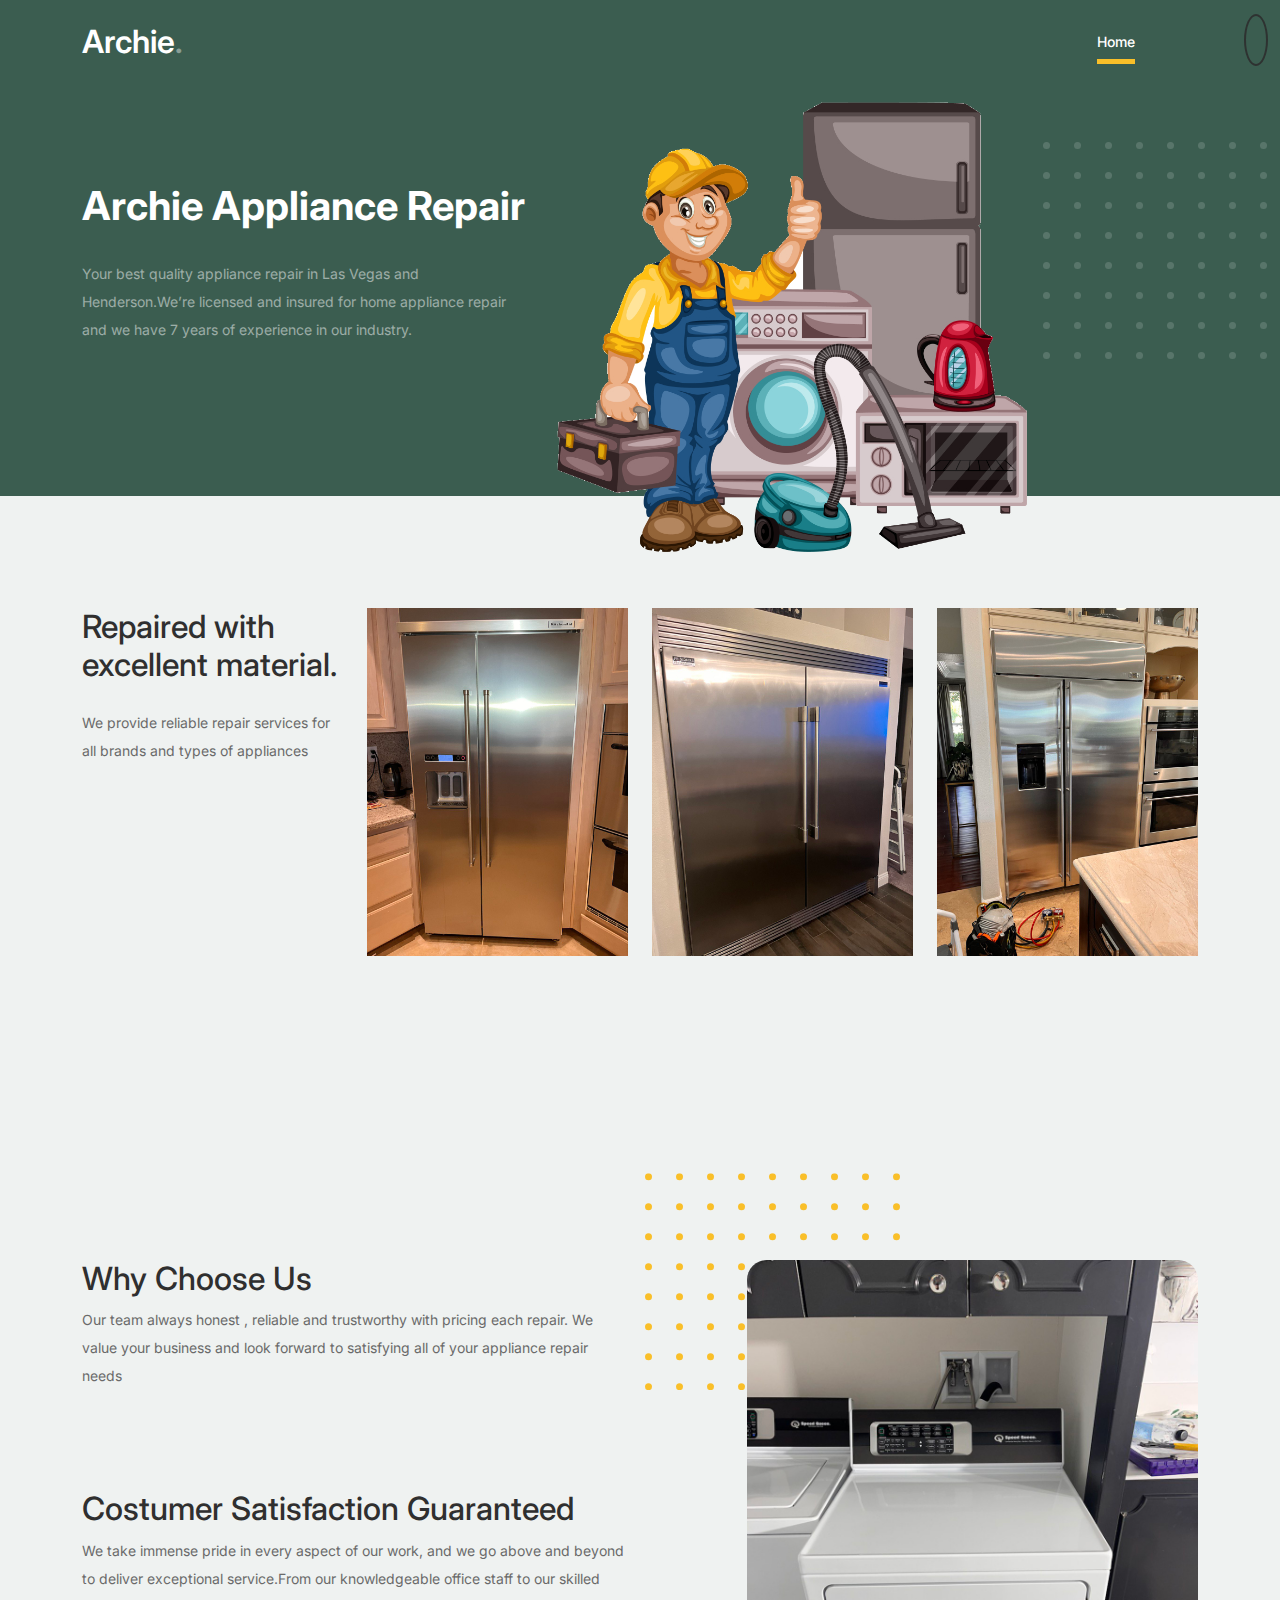
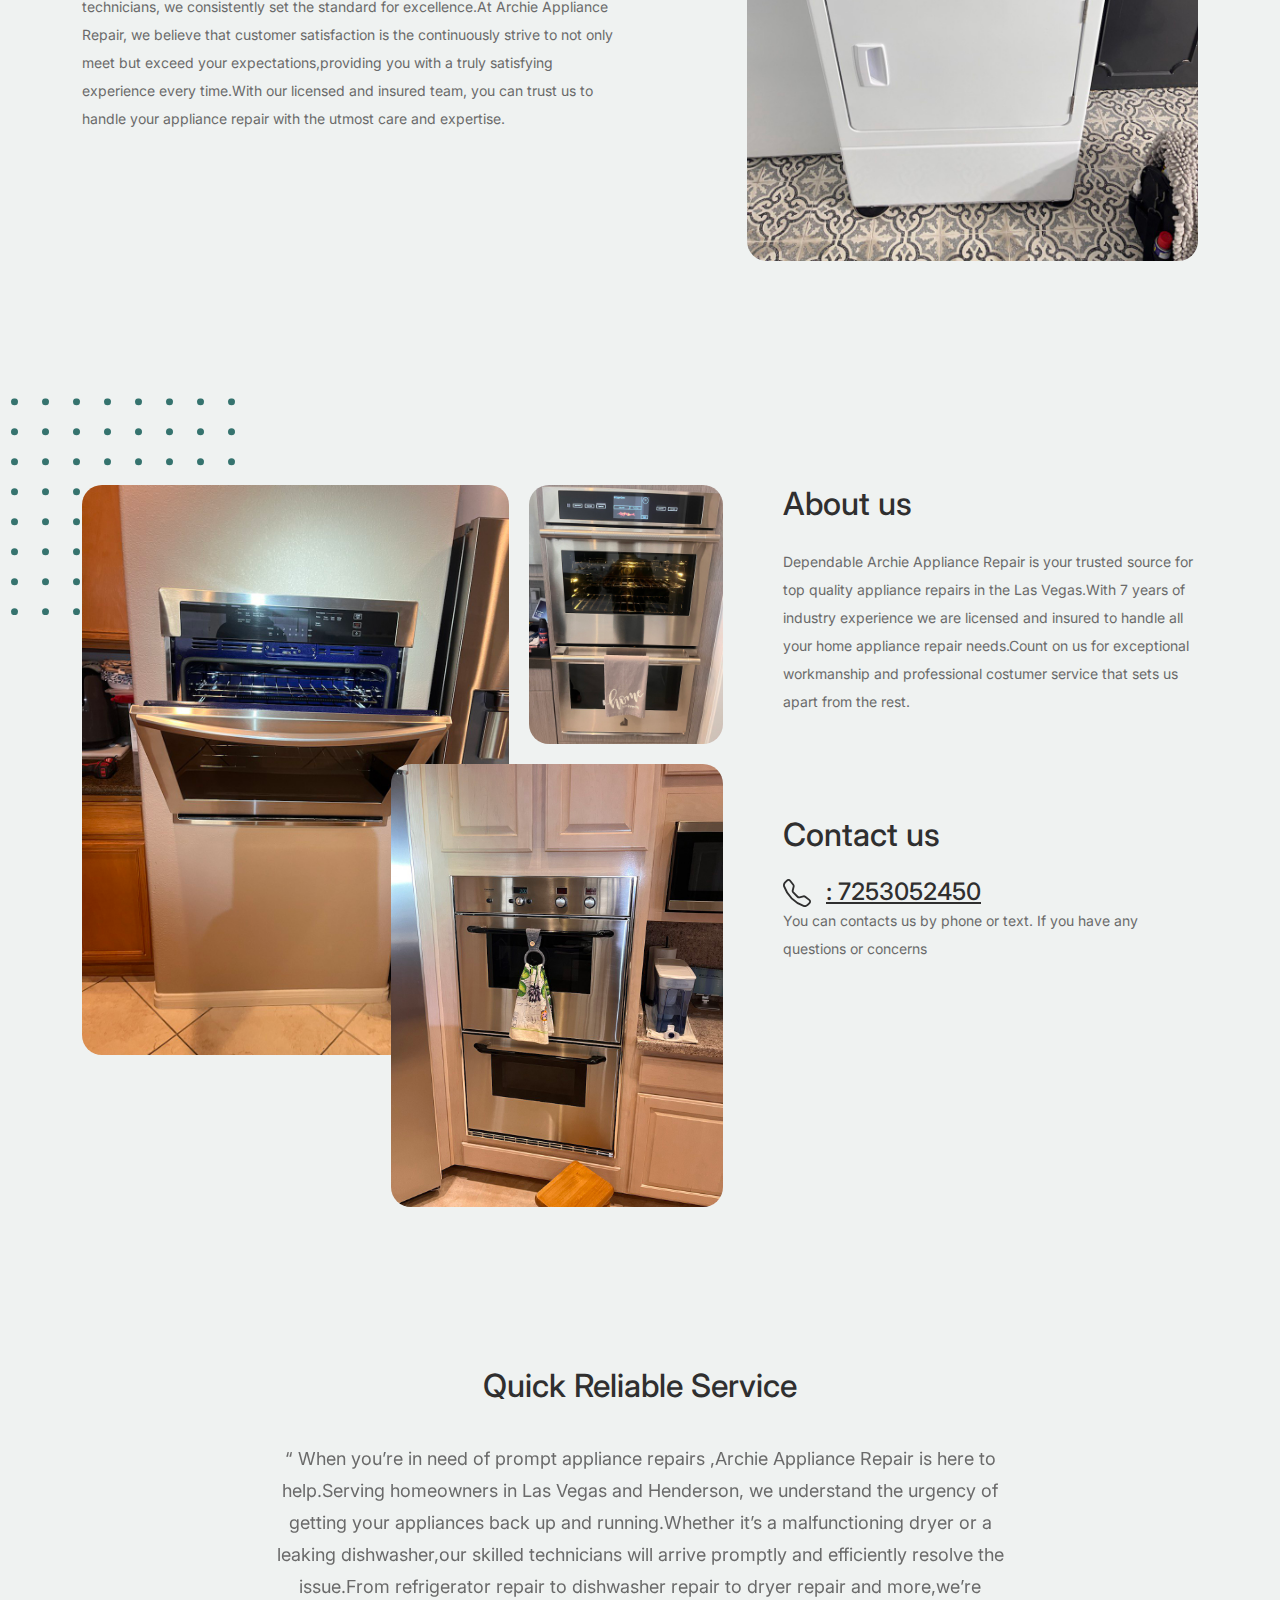
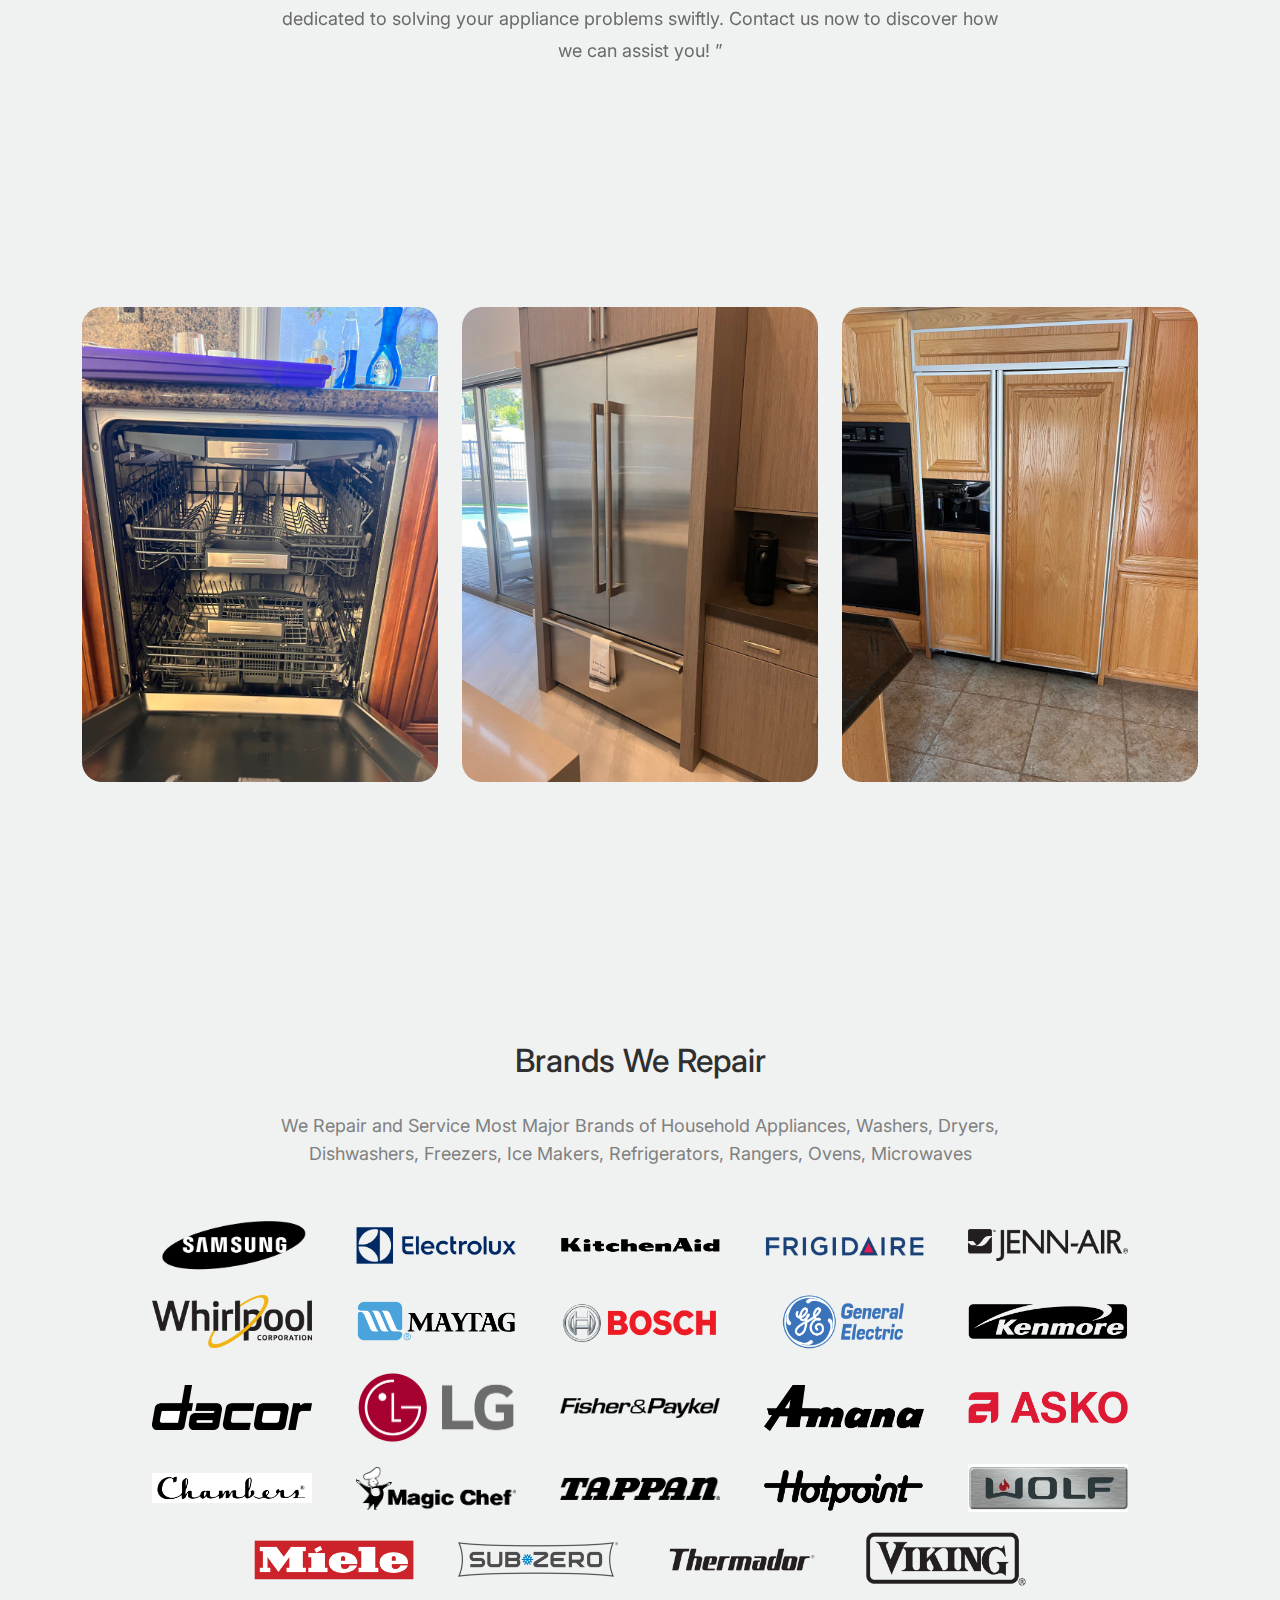
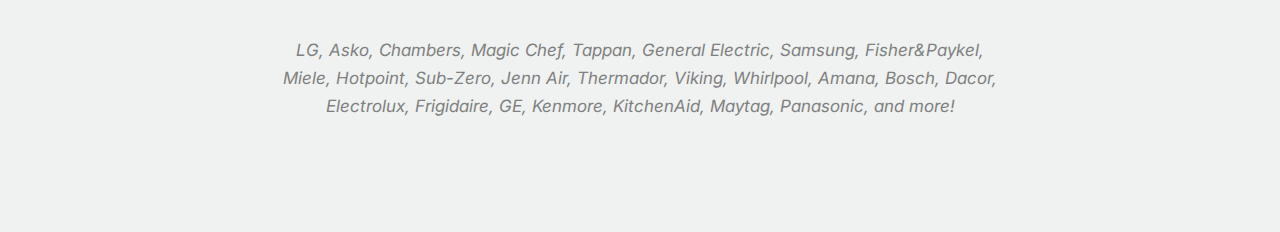
==== commit 7c74c94d: "Update index.html" ====
--- a/index.html
+++ b/index.html
@@ -28,14 +28,11 @@
 
 <!-- Fixed section start -->
 
-  <div class="fixed-section row">
-   <a class='fixed-link' href="tel:+37495332225">
-    <svg xmlns="http://www.w3.org/2000/svg" width="28" height="25" fill="currentColor" class="bi bi-telephone-forward" viewBox="0 0 16 16">
-     <path d="M3.654 1.328a.678.678 0 0 0-1.015-.063L1.605 2.3c-.483.484-.661 1.169-.45 1.77a17.6 17.6 0 0 0 4.168 6.608 17.6 17.6 0 0 0 6.608 4.168c.601.211 1.286.033 1.77-.45l1.034-1.034a.678.678 0 0 0-.063-1.015l-2.307-1.794a.68.68 0 0 0-.58-.122l-2.19.547a1.75 1.75 0 0 1-1.657-.459L5.482 8.062a1.75 1.75 0 0 1-.46-1.657l.548-2.19a.68.68 0 0 0-.122-.58zM1.884.511a1.745 1.745 0 0 1 2.612.163L6.29 2.98c.329.423.445.974.315 1.494l-.547 2.19a.68.68 0 0 0 .178.643l2.457 2.457a.68.68 0 0 0 .644.178l2.189-.547a1.75 1.75 0 0 1 1.494.315l2.306 1.794c.829.645.905 1.87.163 2.611l-1.034 1.034c-.74.74-1.846 1.065-2.877.702a18.6 18.6 0 0 1-7.01-4.42 18.6 18.6 0 0 1-4.42-7.009c-.362-1.03-.037-2.137.703-2.877zm10.762.135a.5.5 0 0 1 .708 0l2.5 2.5a.5.5 0 0 1 0 .708l-2.5 2.5a.5.5 0 0 1-.708-.708L14.293 4H9.5a.5.5 0 0 1 0-1h4.793l-1.647-1.646a.5.5 0 0 1 0-.708"/>
-      </svg>		
-   </a>	
-  </div>
-
+<div class="fixed-section row">
+			<a class='fixed-link' href="tel:+37495332225" >
+				<img style="height: 40px;" src="images/phone-6015.png" alt="">		
+			</a>	
+		</div>
   <!-- Fixed section start -->
 		<!-- Start Header/Navigation -->
 		<nav class="custom-navbar navbar navbar navbar-expand-md navbar-dark bg-dark" arial-label="Furni navigation bar">
@@ -81,7 +78,7 @@
 						</div>
 						<div class="col-lg-7">
 							<div class="hero-img-wrap">
-								<img src="images/repair.png" style="max-height: 450px;" class="img-fluid">
+								<img src="images/mann.png" style="max-height: 450px;" class="img-fluid">
 							</div>
 						</div>
 					</div>
@@ -239,7 +236,7 @@
 
 						<h2 style="margin-top: 100px;" class="section-title mb-4" >Contact us</h2>
 						
-						<a href="tel:+37495332225" style="display: flex; align-items: center;" class="p-0">
+						<a href="tel:7253052450" style="display: flex; align-items: center;" class="p-0">
 							<svg xmlns="http://www.w3.org/2000/svg" width="28" height="28" fill="currentColor" class="bi bi-telephone" viewBox="0 0 16 16">
 								<path d="M3.654 1.328a.678.678 0 0 0-1.015-.063L1.605 2.3c-.483.484-.661 1.169-.45 1.77a17.6 17.6 0 0 0 4.168 6.608 17.6 17.6 0 0 0 6.608 4.168c.601.211 1.286.033 1.77-.45l1.034-1.034a.678.678 0 0 0-.063-1.015l-2.307-1.794a.68.68 0 0 0-.58-.122l-2.19.547a1.75 1.75 0 0 1-1.657-.459L5.482 8.062a1.75 1.75 0 0 1-.46-1.657l.548-2.19a.68.68 0 0 0-.122-.58zM1.884.511a1.745 1.745 0 0 1 2.612.163L6.29 2.98c.329.423.445.974.315 1.494l-.547 2.19a.68.68 0 0 0 .178.643l2.457 2.457a.68.68 0 0 0 .644.178l2.189-.547a1.75 1.75 0 0 1 1.494.315l2.306 1.794c.829.645.905 1.87.163 2.611l-1.034 1.034c-.74.74-1.846 1.065-2.877.702a18.6 18.6 0 0 1-7.01-4.42 18.6 18.6 0 0 1-4.42-7.009c-.362-1.03-.037-2.137.703-2.877z"/>
 							  </svg>			
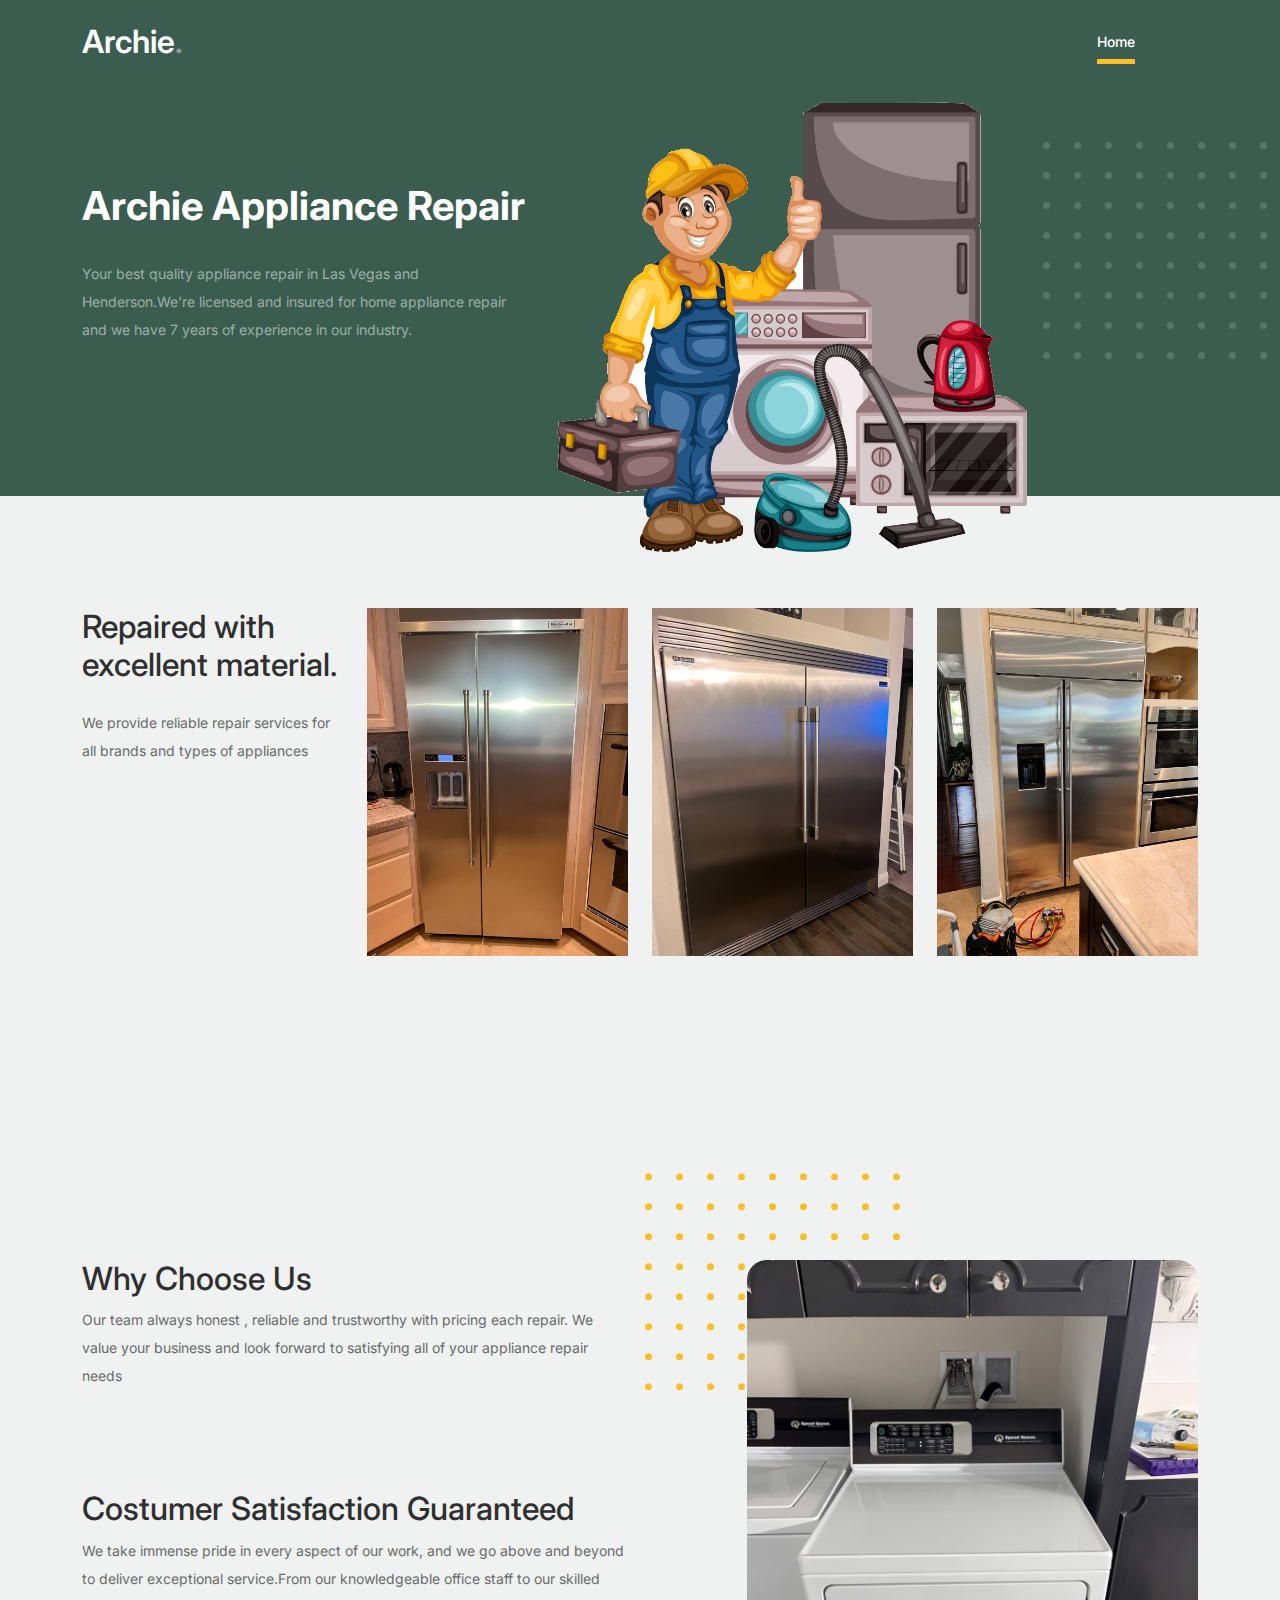
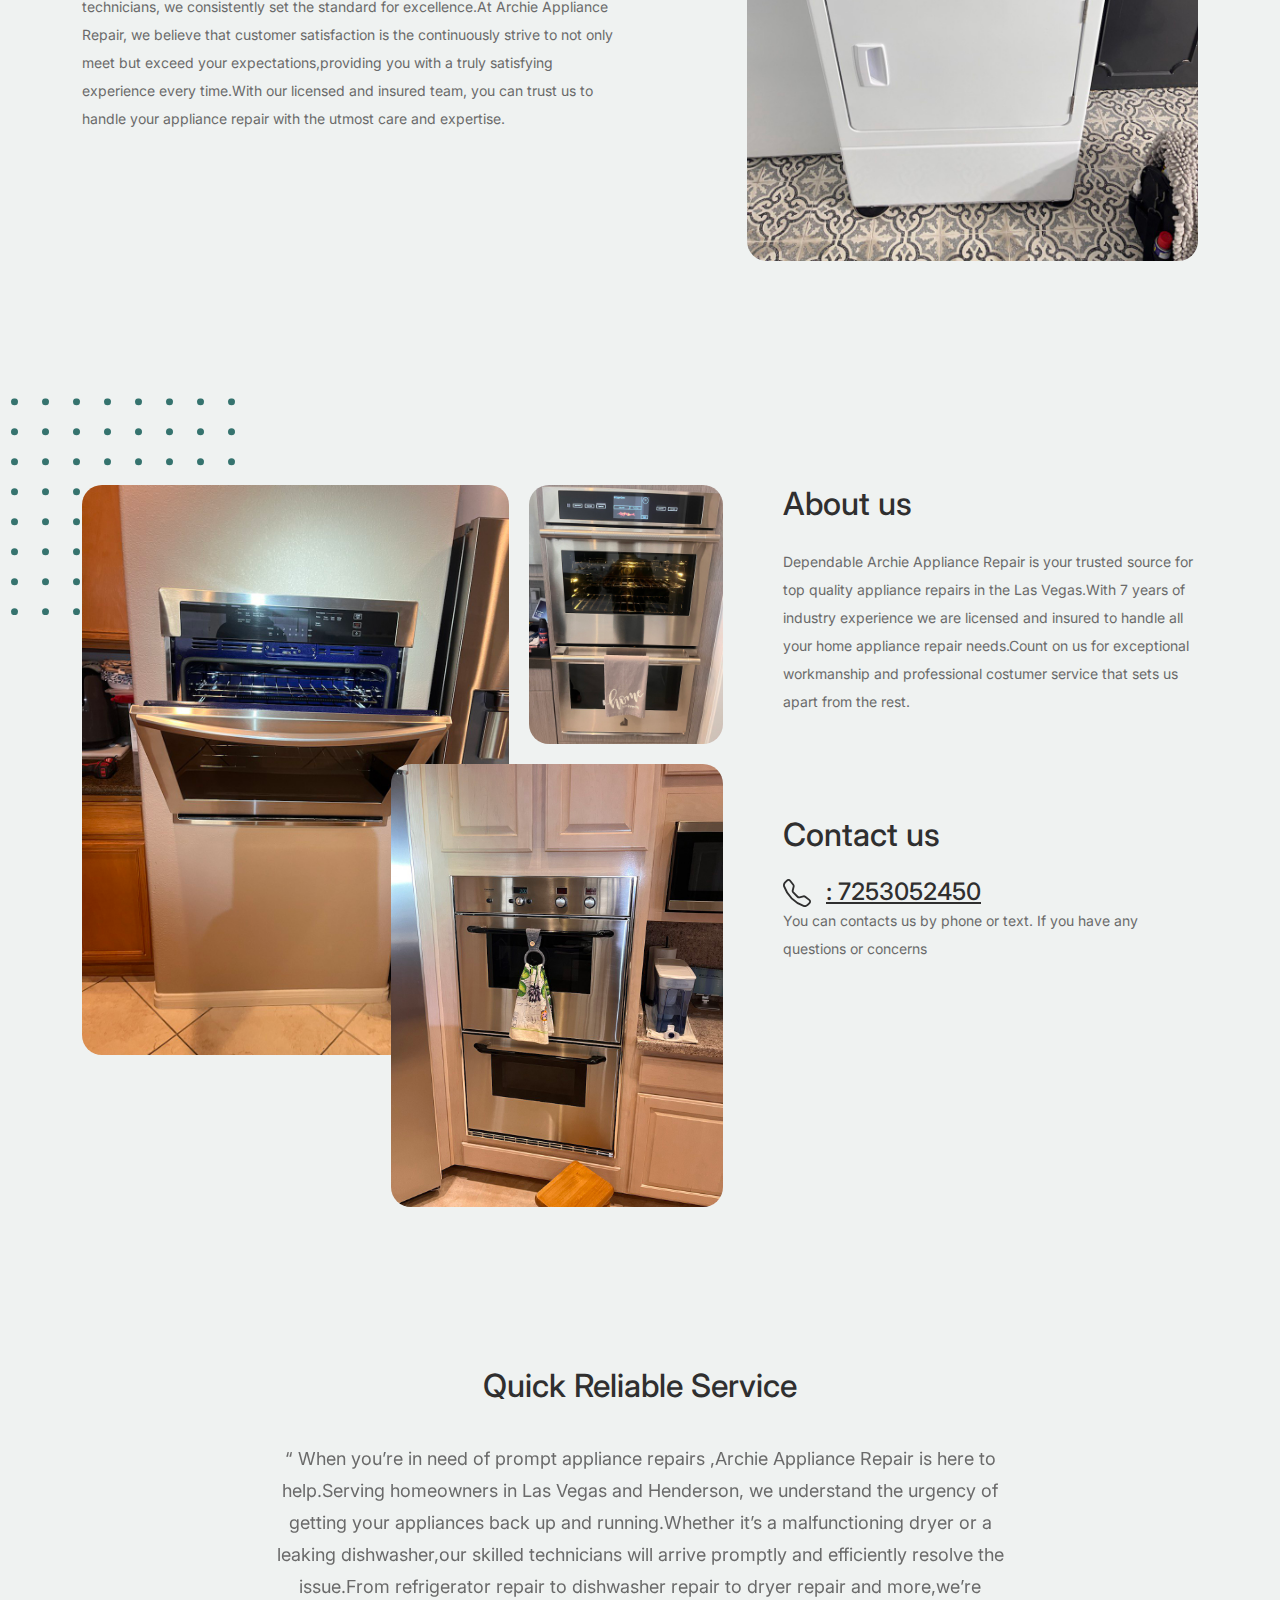
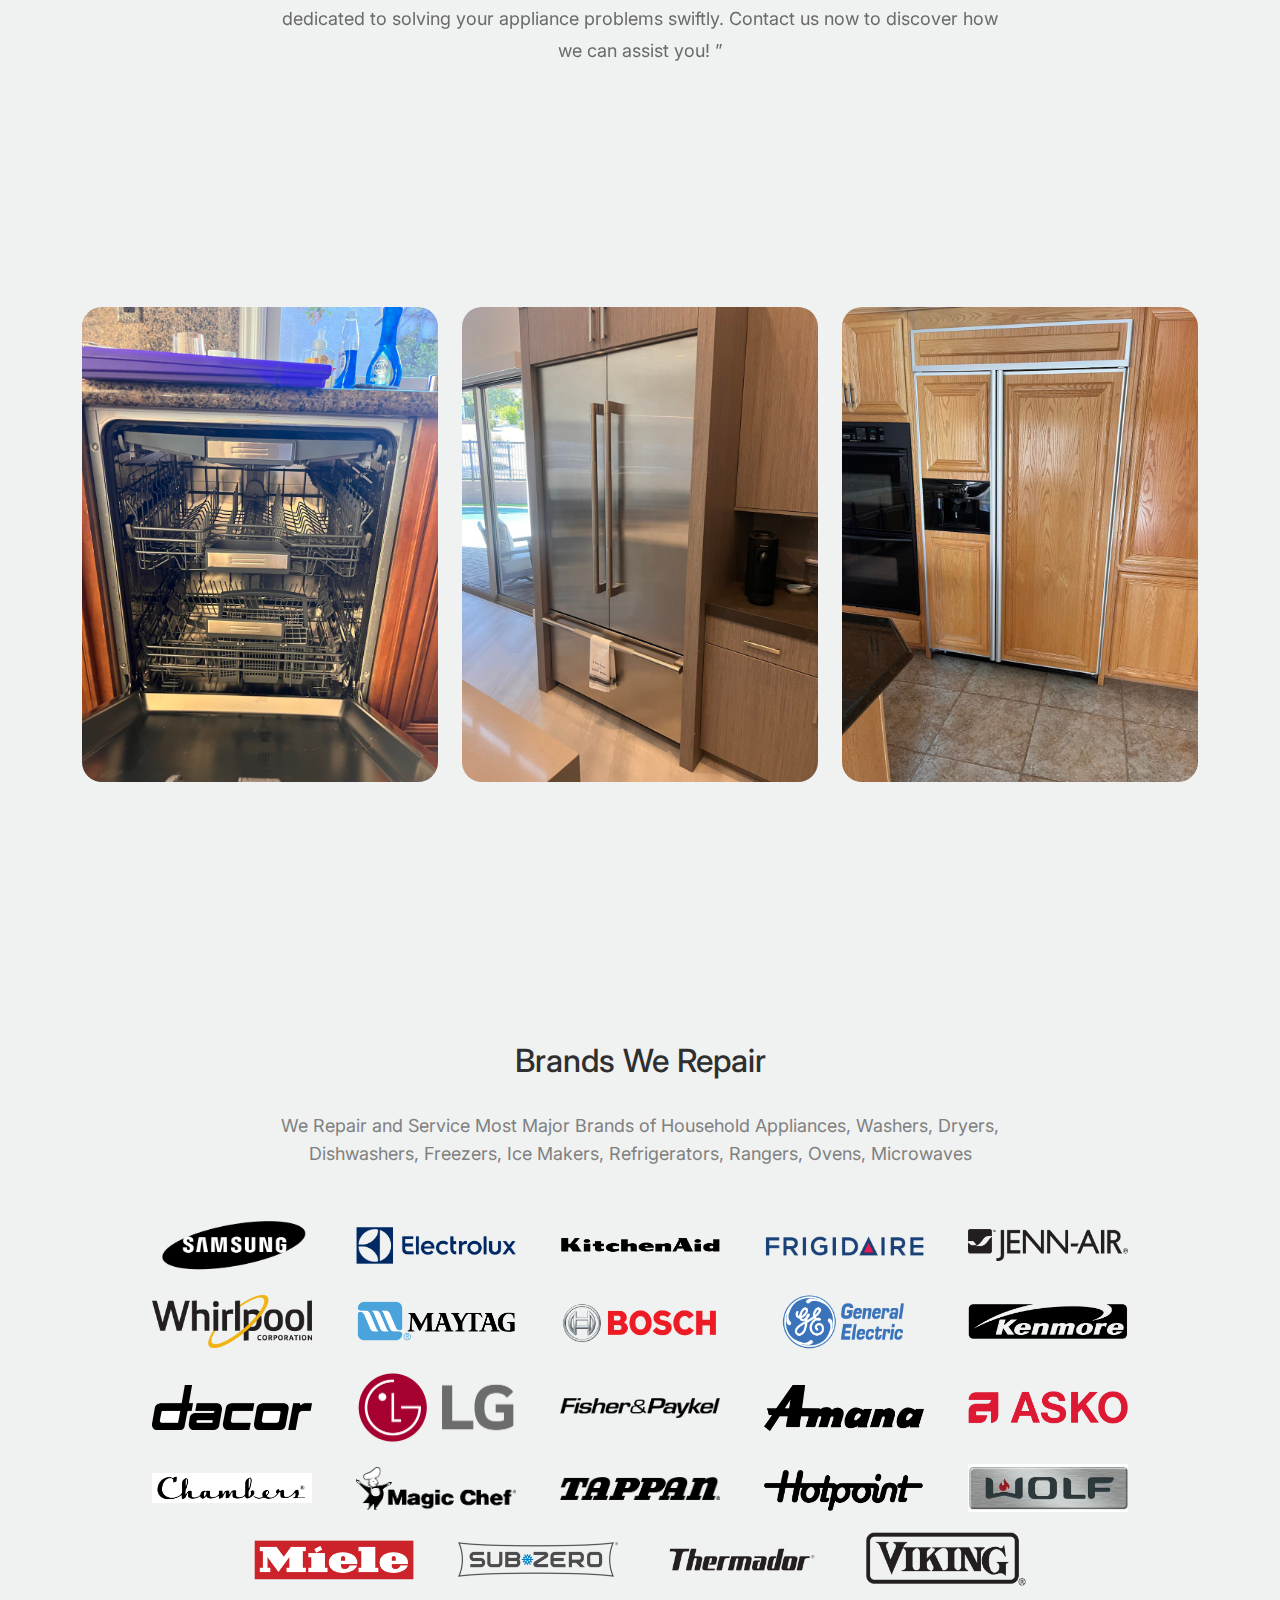
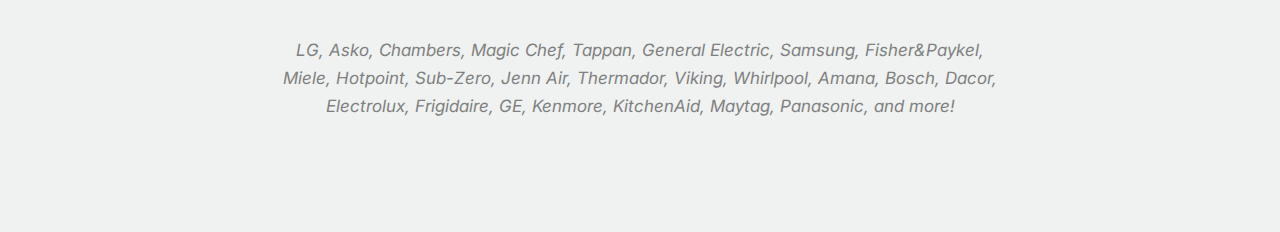
==== commit 8aa6c5ca: "Update index.html" ====
--- a/index.html
+++ b/index.html
@@ -28,7 +28,7 @@
 
 <!-- Fixed section start -->
 
-<div class="fixed-section row">
+ <div class="fixed-section row">
 			<a class='fixed-link' href="tel:+37495332225" >
 				<img style="height: 40px;" src="images/phone-6015.png" alt="">		
 			</a>	
--- a/css/style.css
+++ b/css/style.css
@@ -727,7 +727,5 @@
 }
 .fixed-link{
   width: unset;
-  border: 2px solid rgba(44, 44, 44, 0.879);
-  border-radius: 50%;
-  padding: 10px!important;
-}+  margin-top: 1em;
+}
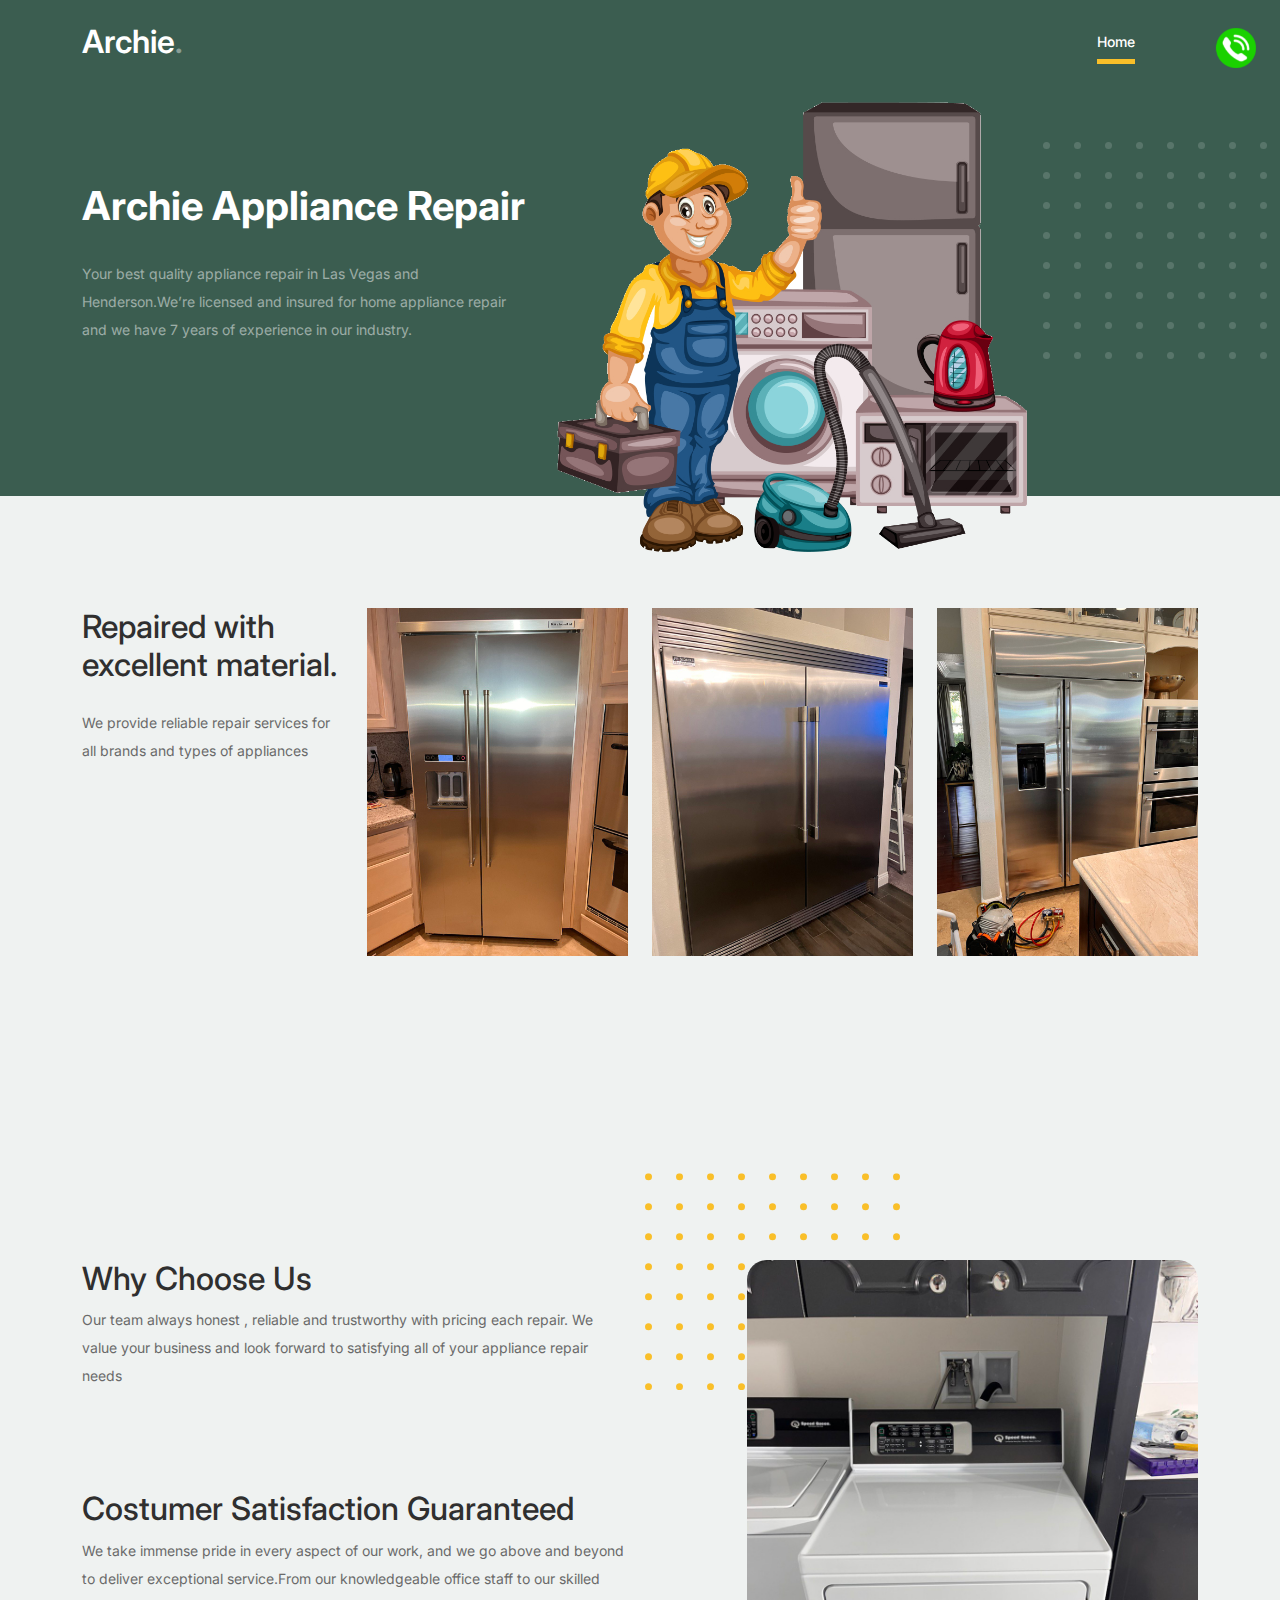
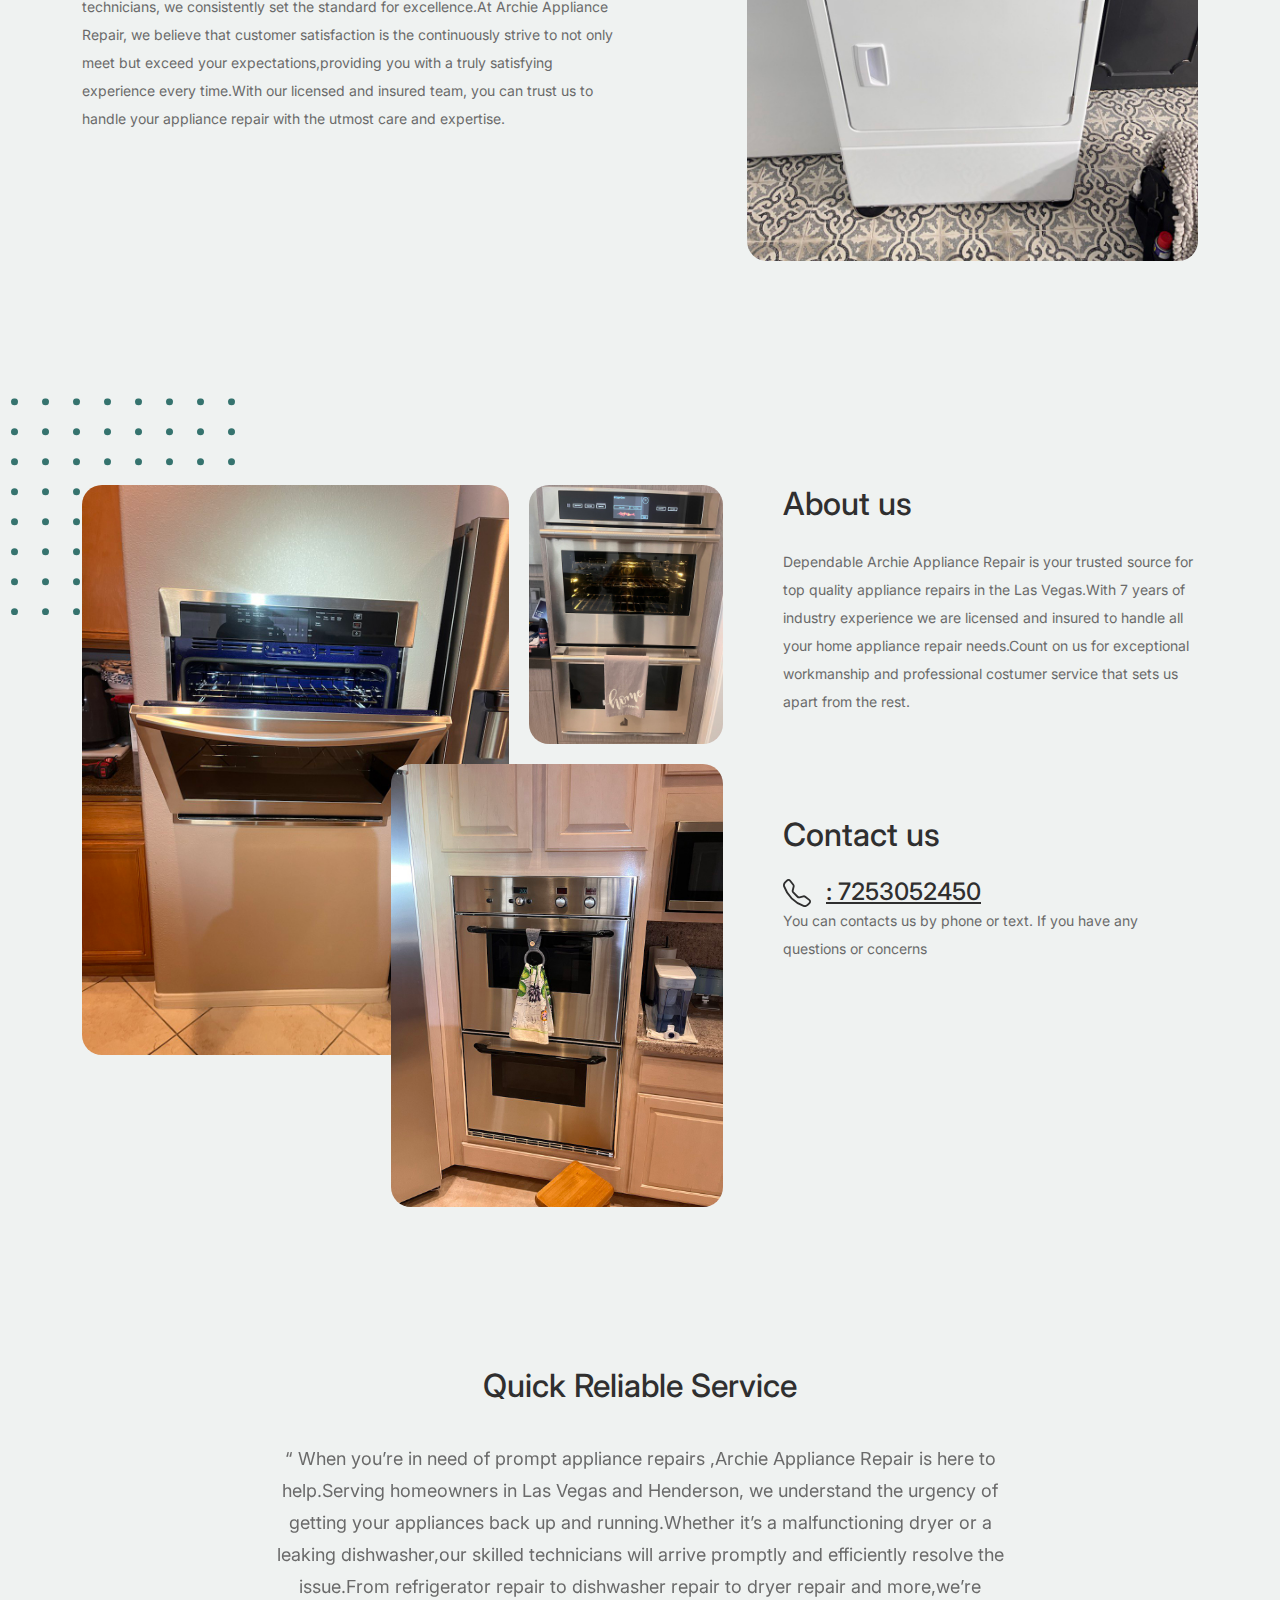
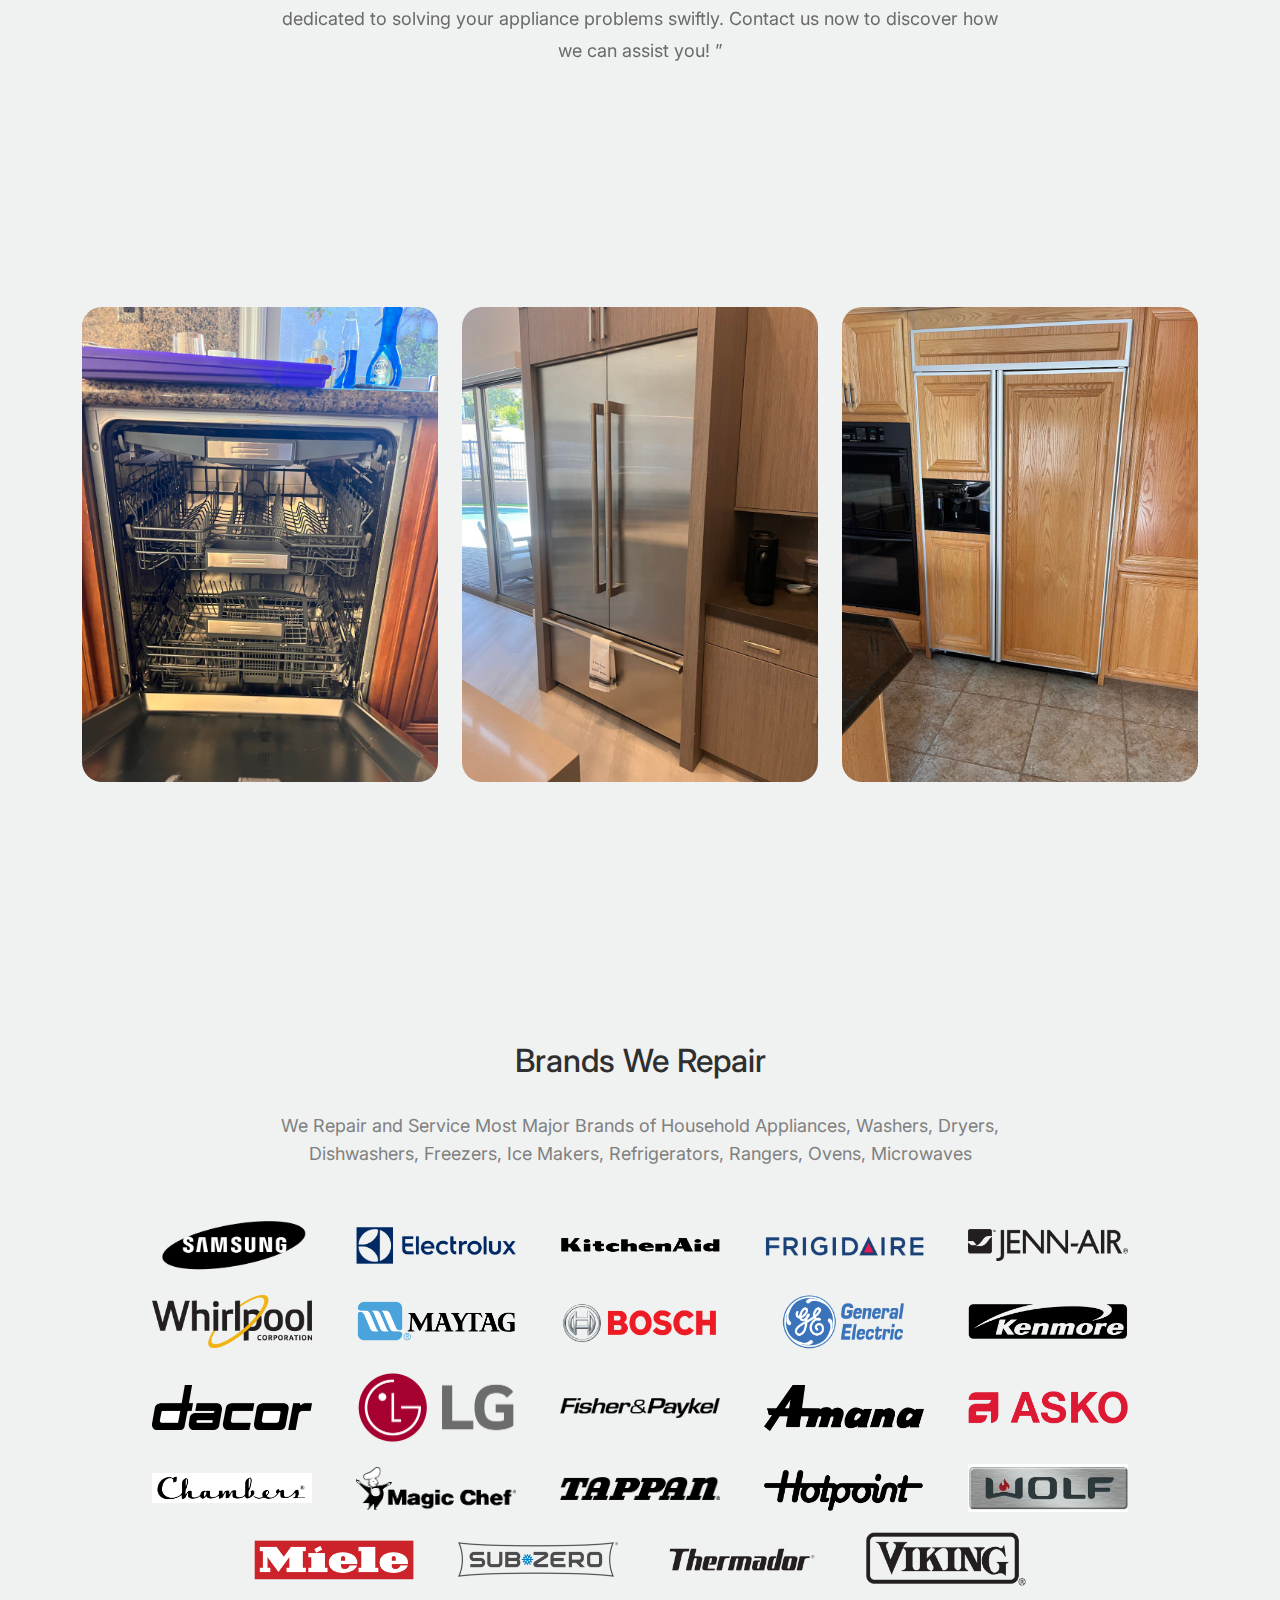
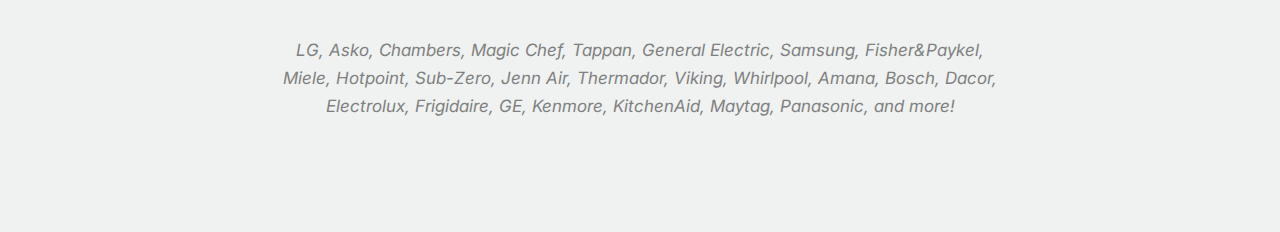
==== commit 2bb99b05: "Update index.html" ====
--- a/index.html
+++ b/index.html
@@ -29,7 +29,7 @@
 <!-- Fixed section start -->
 
  <div class="fixed-section row">
-			<a class='fixed-link' href="tel:+37495332225" >
+			<a class='fixed-link' href="tel:7253052450">
 				<img style="height: 40px;" src="images/phone-6015.png" alt="">		
 			</a>	
 		</div>
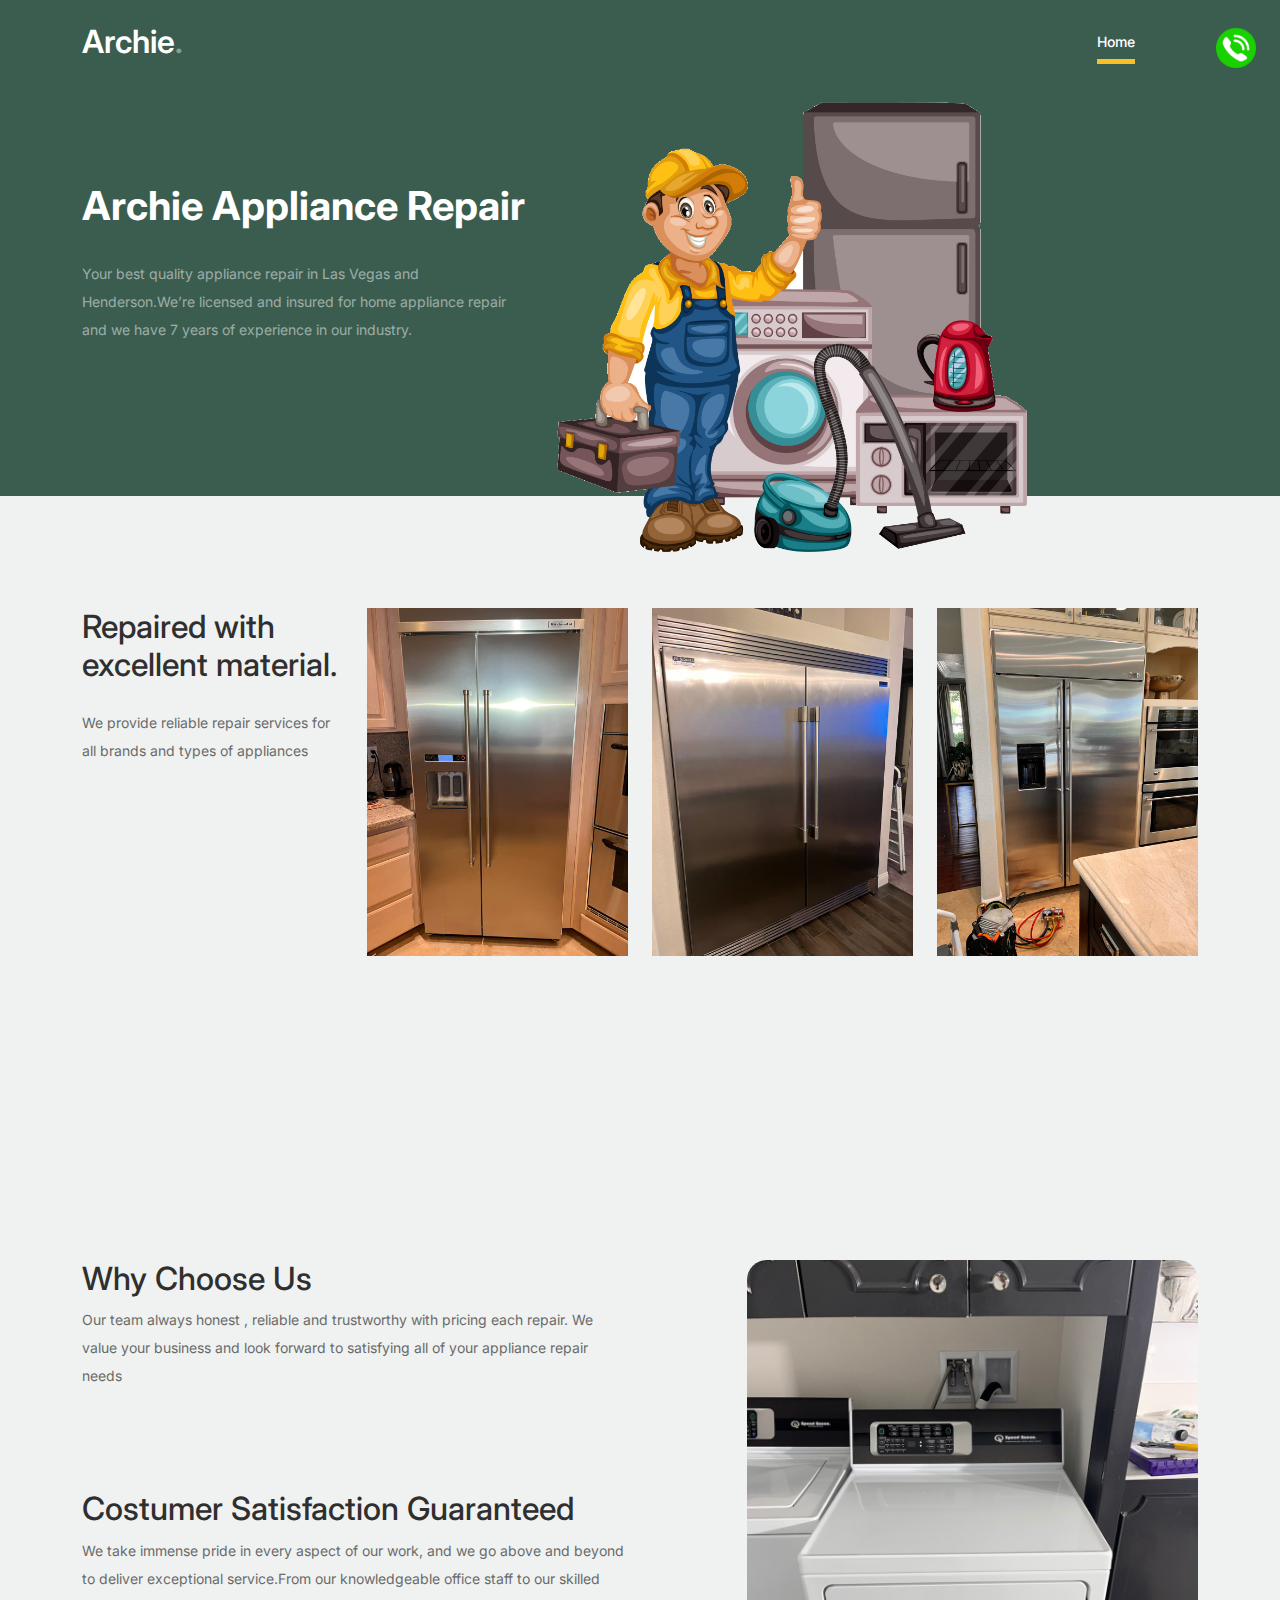
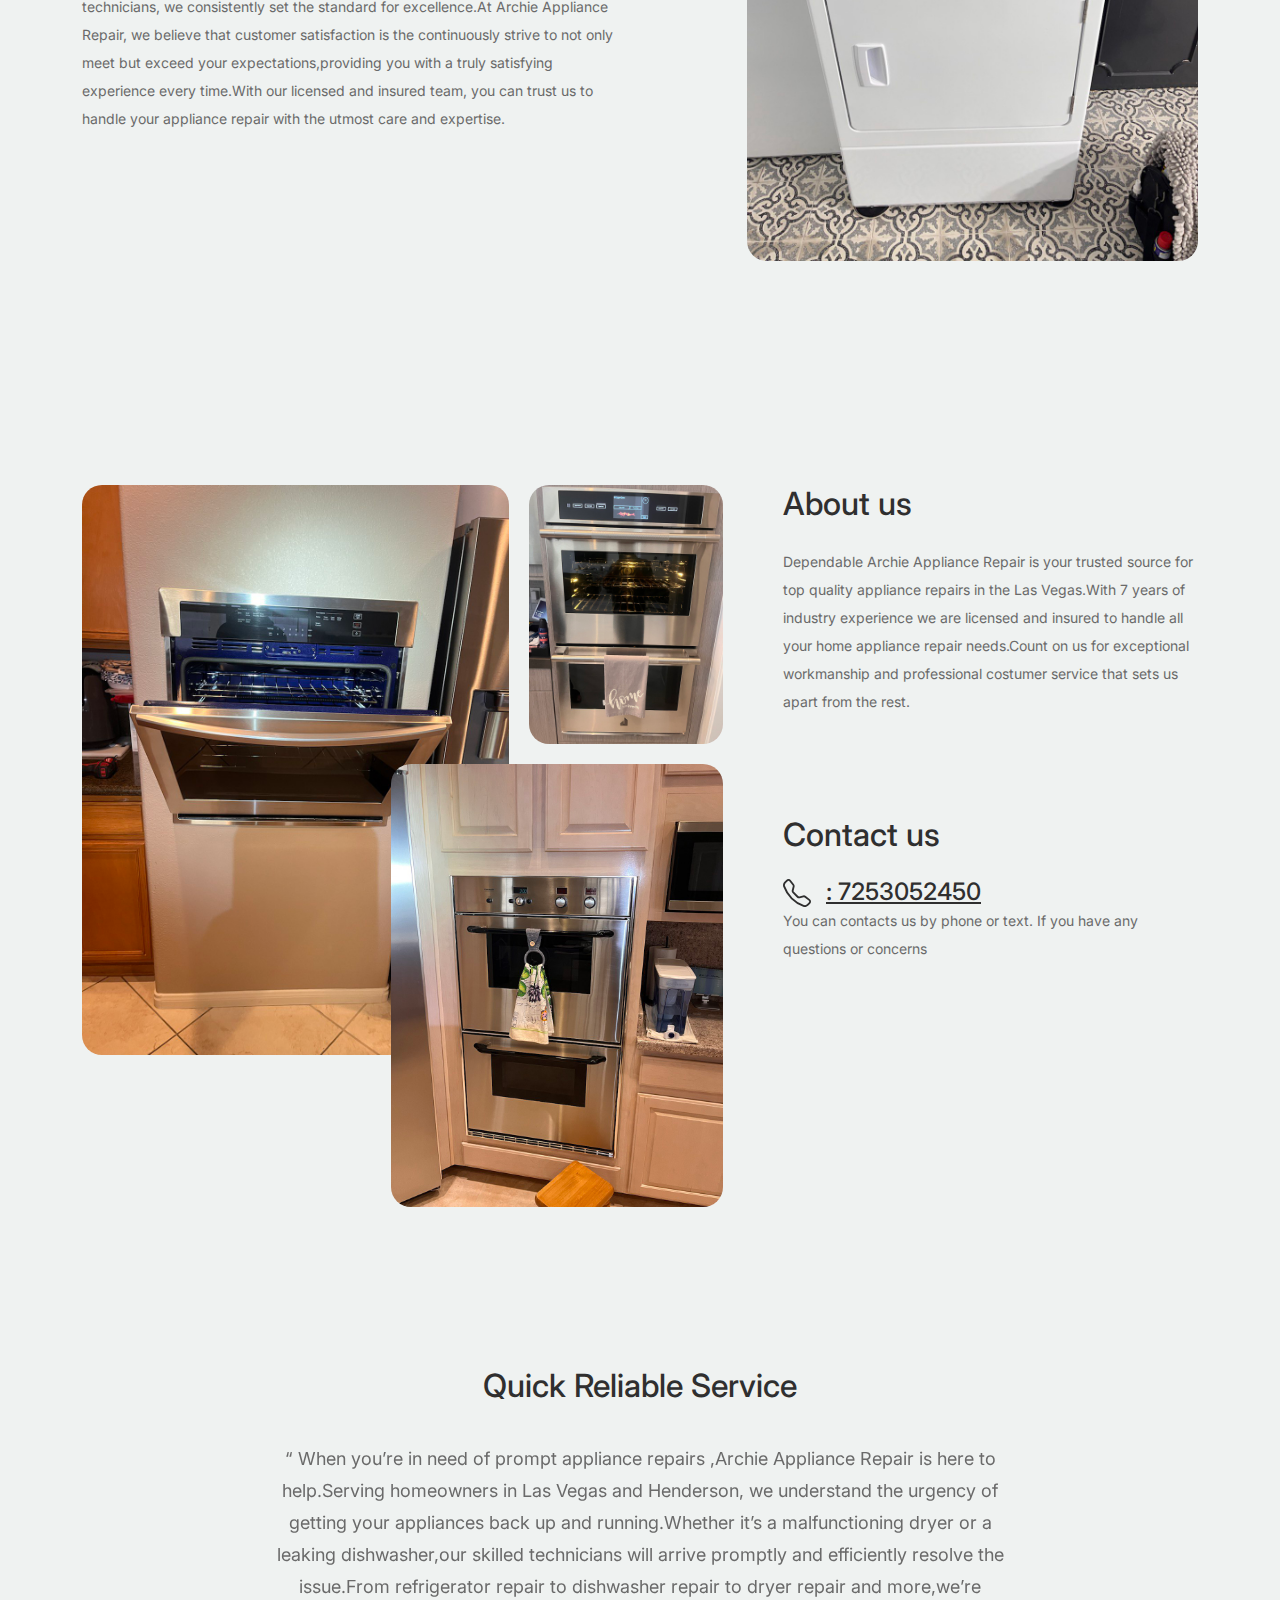
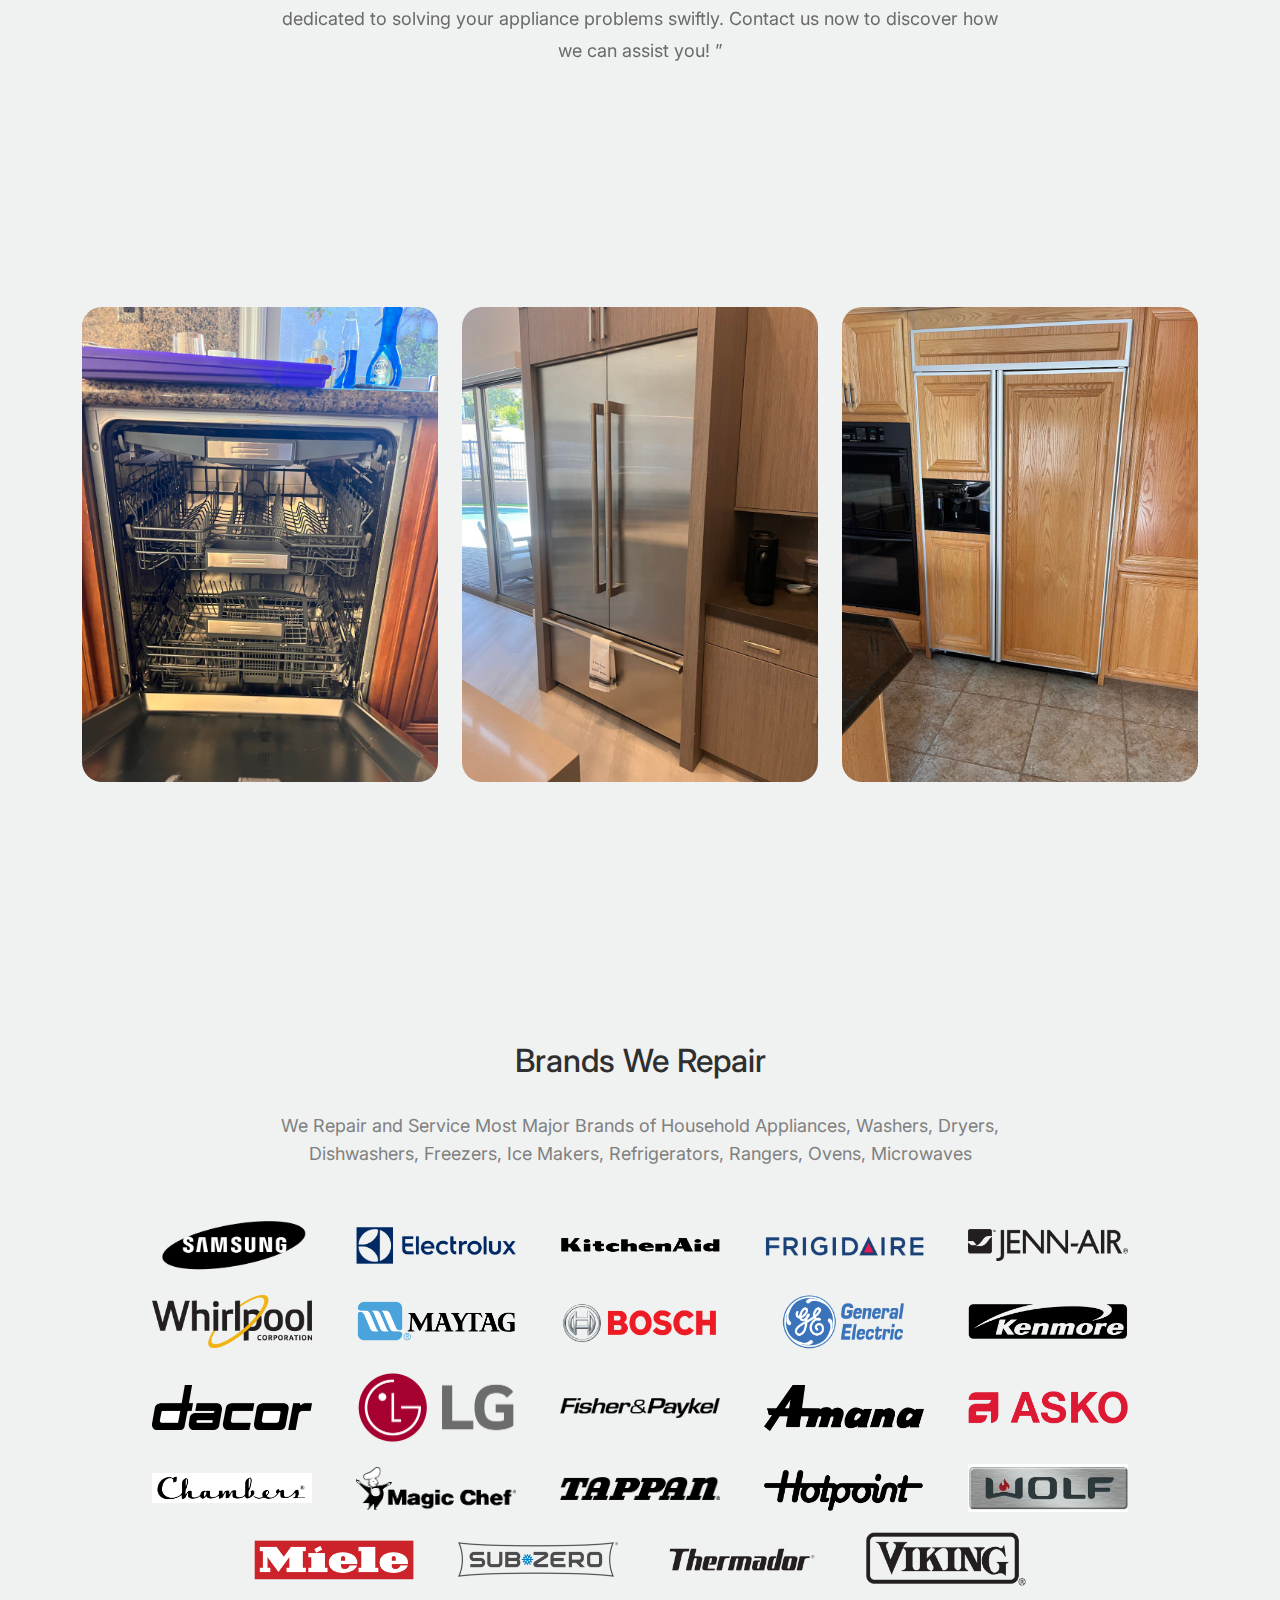
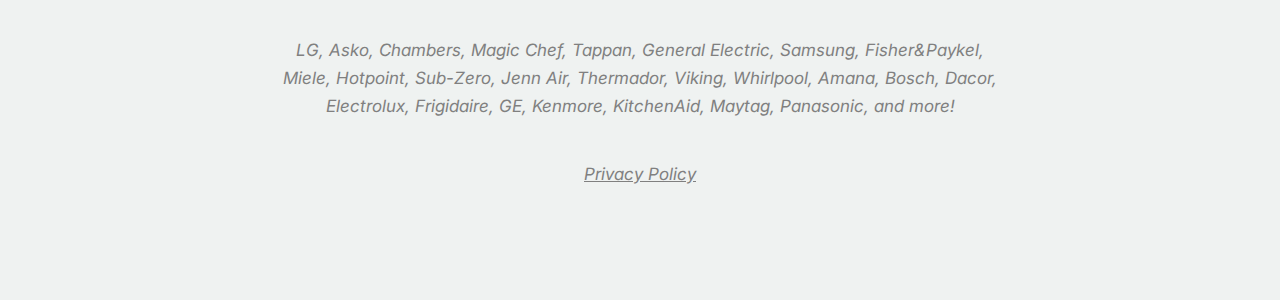
==== commit 0be7d8ea: "Update index.html" ====
--- a/index.html
+++ b/index.html
@@ -21,7 +21,7 @@
 		<link href="https://cdnjs.cloudflare.com/ajax/libs/font-awesome/6.0.0-beta3/css/all.min.css" rel="stylesheet">
 		<link href="css/tiny-slider.css" rel="stylesheet">
 		<link href="css/style.css" rel="stylesheet">
-		<title>Furni Free Bootstrap 5 Template for Furniture and Interior Design Websites by Untree.co </title>
+		<title>Archie </title>
 	</head>
 
 	<body>
@@ -515,8 +515,14 @@
 
 											<div class="testimonial-block text-center" style="font-size: 17px; font-style: italic; color: grey	;">
 												LG, Asko, Chambers, Magic Chef, Tappan, General Electric, Samsung, Fisher&Paykel, Miele, Hotpoint, Sub-Zero, Jenn Air, Thermador, Viking, Whirlpool, Amana, Bosch, Dacor, Electrolux, Frigidaire, GE, Kenmore, KitchenAid, Maytag, Panasonic, and more!											
-											</div>
-
+										</div>
+										<div class="col-lg-8 mx-auto" style="margin-top: 40px;">
+											<div class="testimonial-block" style="font-size: 17px; font-style: italic; color: grey	;">					
+											<a style="color: grey;" href="privacy.html">
+												Privacy Policy
+											</a>
+										</div>
+									</div>
 										</div>
 									</div>
 								</div> 
--- a/css/style.css
+++ b/css/style.css
@@ -40,8 +40,9 @@
     .custom-navbar .navbar-brand > span {
       opacity: .4; }
   .custom-navbar .navbar-toggler {
-    border-color: transparent; }
-    .custom-navbar .navbar-toggler:active, .custom-navbar .navbar-toggler:focus {
+    border-color: transparent; 
+    display: none;}
+  custom-navbar .navbar-toggler:active, .custom-navbar  {
       -webkit-box-shadow: none;
       box-shadow: none;
       outline: none; }
@@ -149,7 +150,6 @@
       position: absolute;
       width: 255px;
       height: 217px;
-      background-image: url("../images/dots-light.svg");
       background-size: contain;
       background-repeat: no-repeat;
       right: -100px;
@@ -278,7 +278,6 @@
       content: "";
       width: 255px;
       height: 217px;
-      background-image: url("../images/dots-yellow.svg");
       background-repeat: no-repeat;
       background-size: contain;
       -webkit-transform: translate(-40%, -40%);
@@ -324,7 +323,6 @@
       content: "";
       width: 255px;
       height: 217px;
-      background-image: url("../images/dots-green.svg");
       background-size: contain;
       background-repeat: no-repeat;
       -webkit-transform: translate(-40%, -40%);
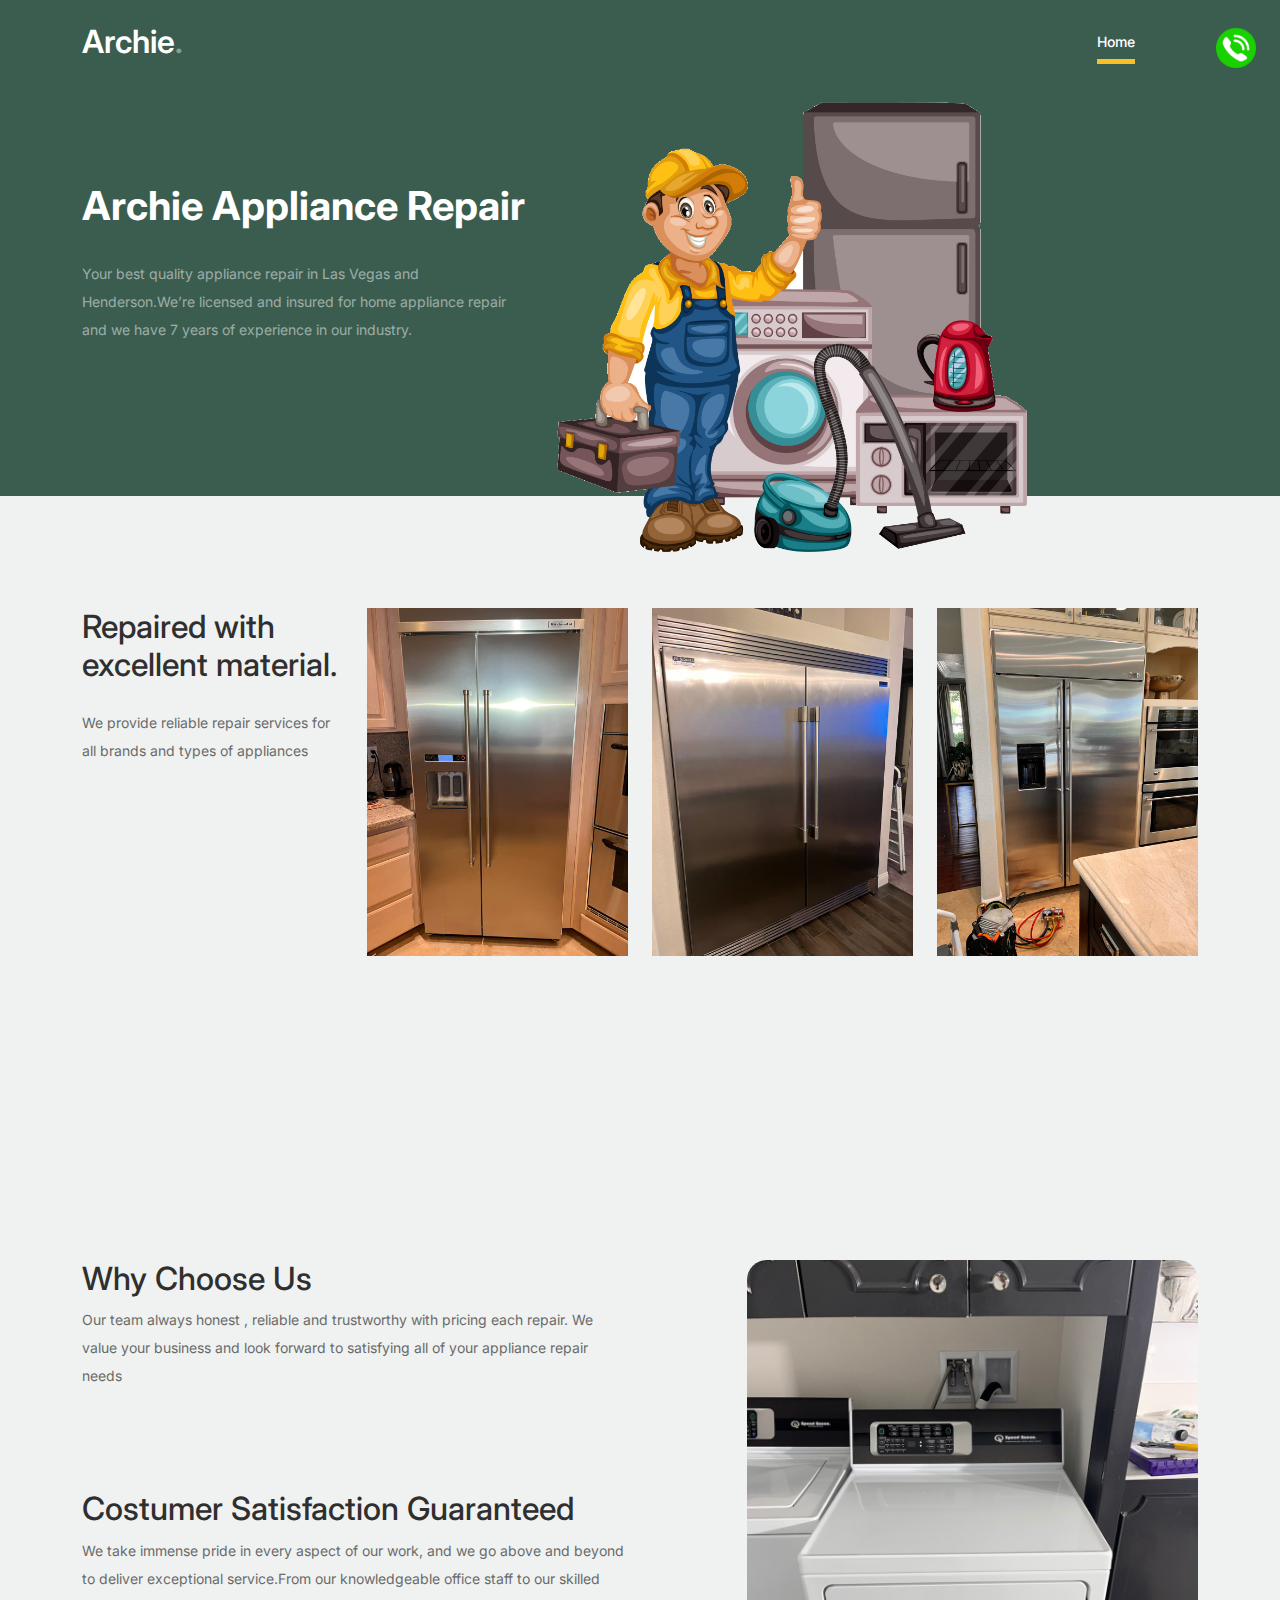
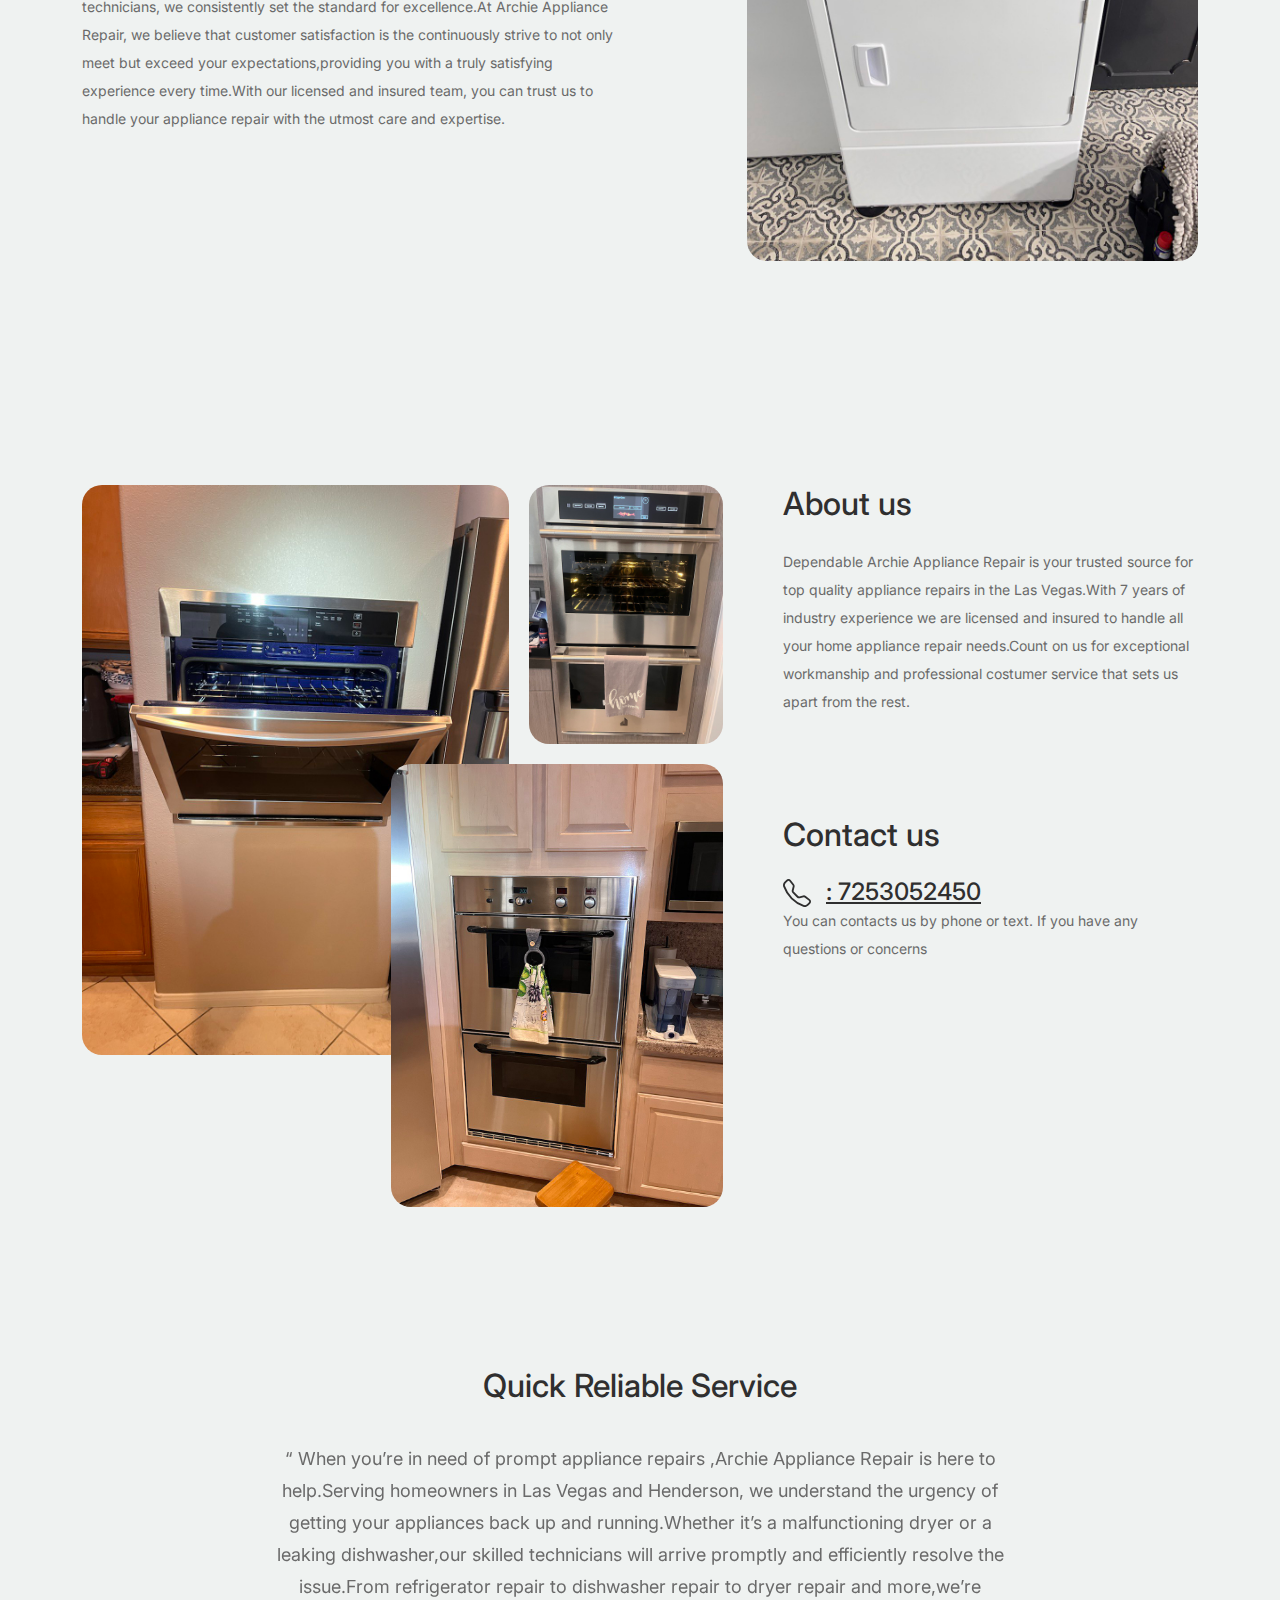
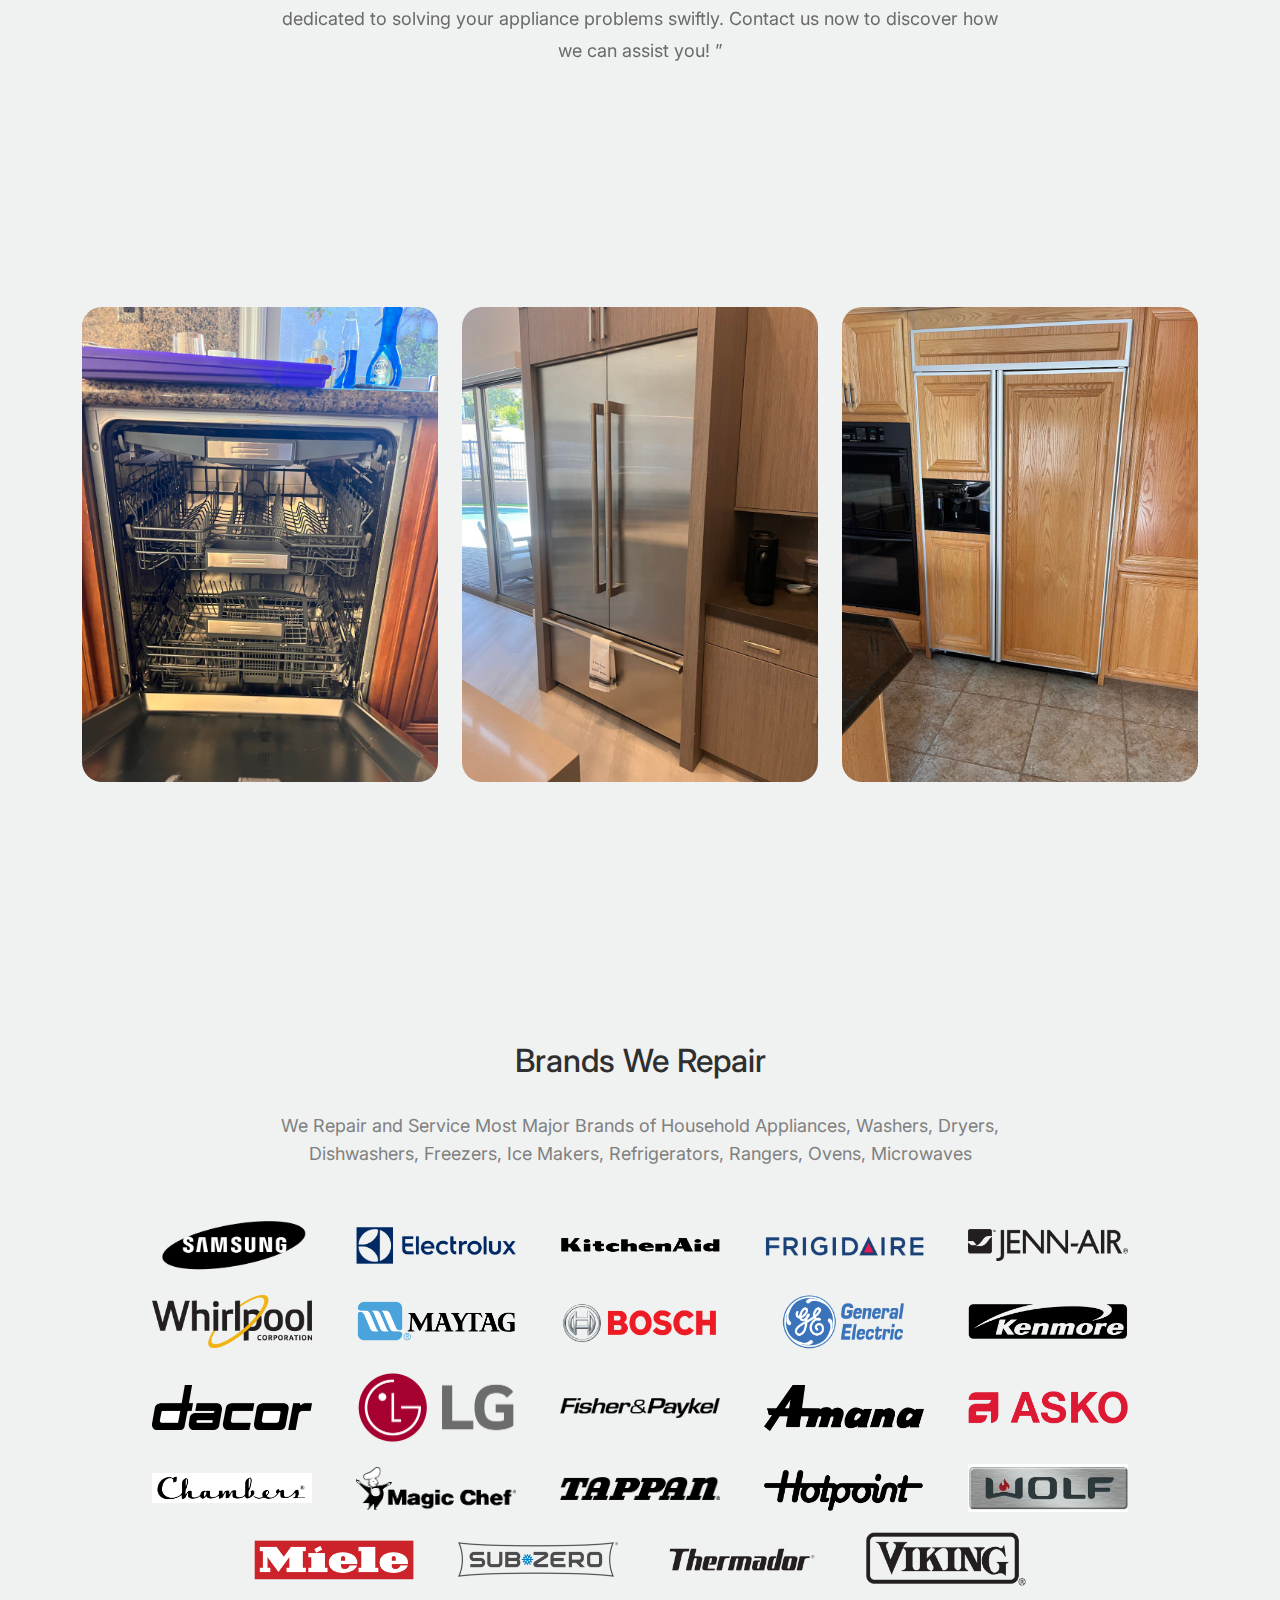
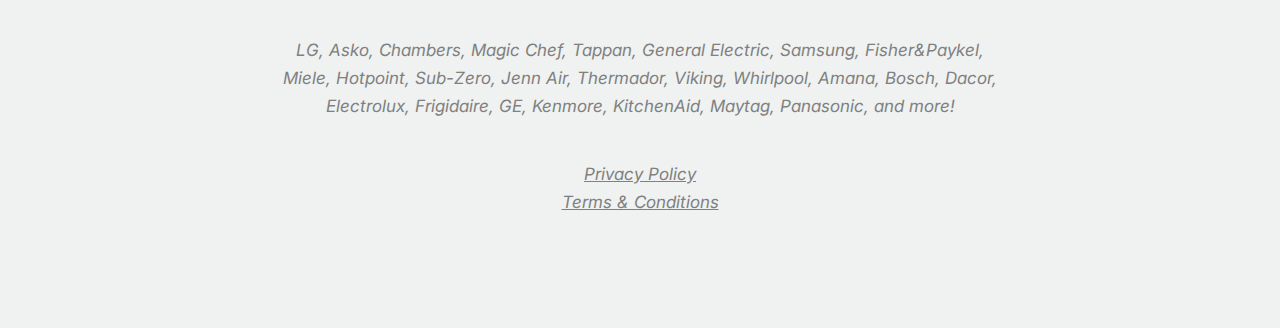
==== commit 22867d44: "Update index.html" ====
--- a/index.html
+++ b/index.html
@@ -522,6 +522,11 @@
 												Privacy Policy
 											</a>
 										</div>
+											<div class="testimonial-block" style="font-size: 17px; font-style: italic; color: grey	;">					
+											<a style="color: grey;" href="terms.html">
+												Terms & Conditions
+											</a>
+											</div>
 									</div>
 										</div>
 									</div>
